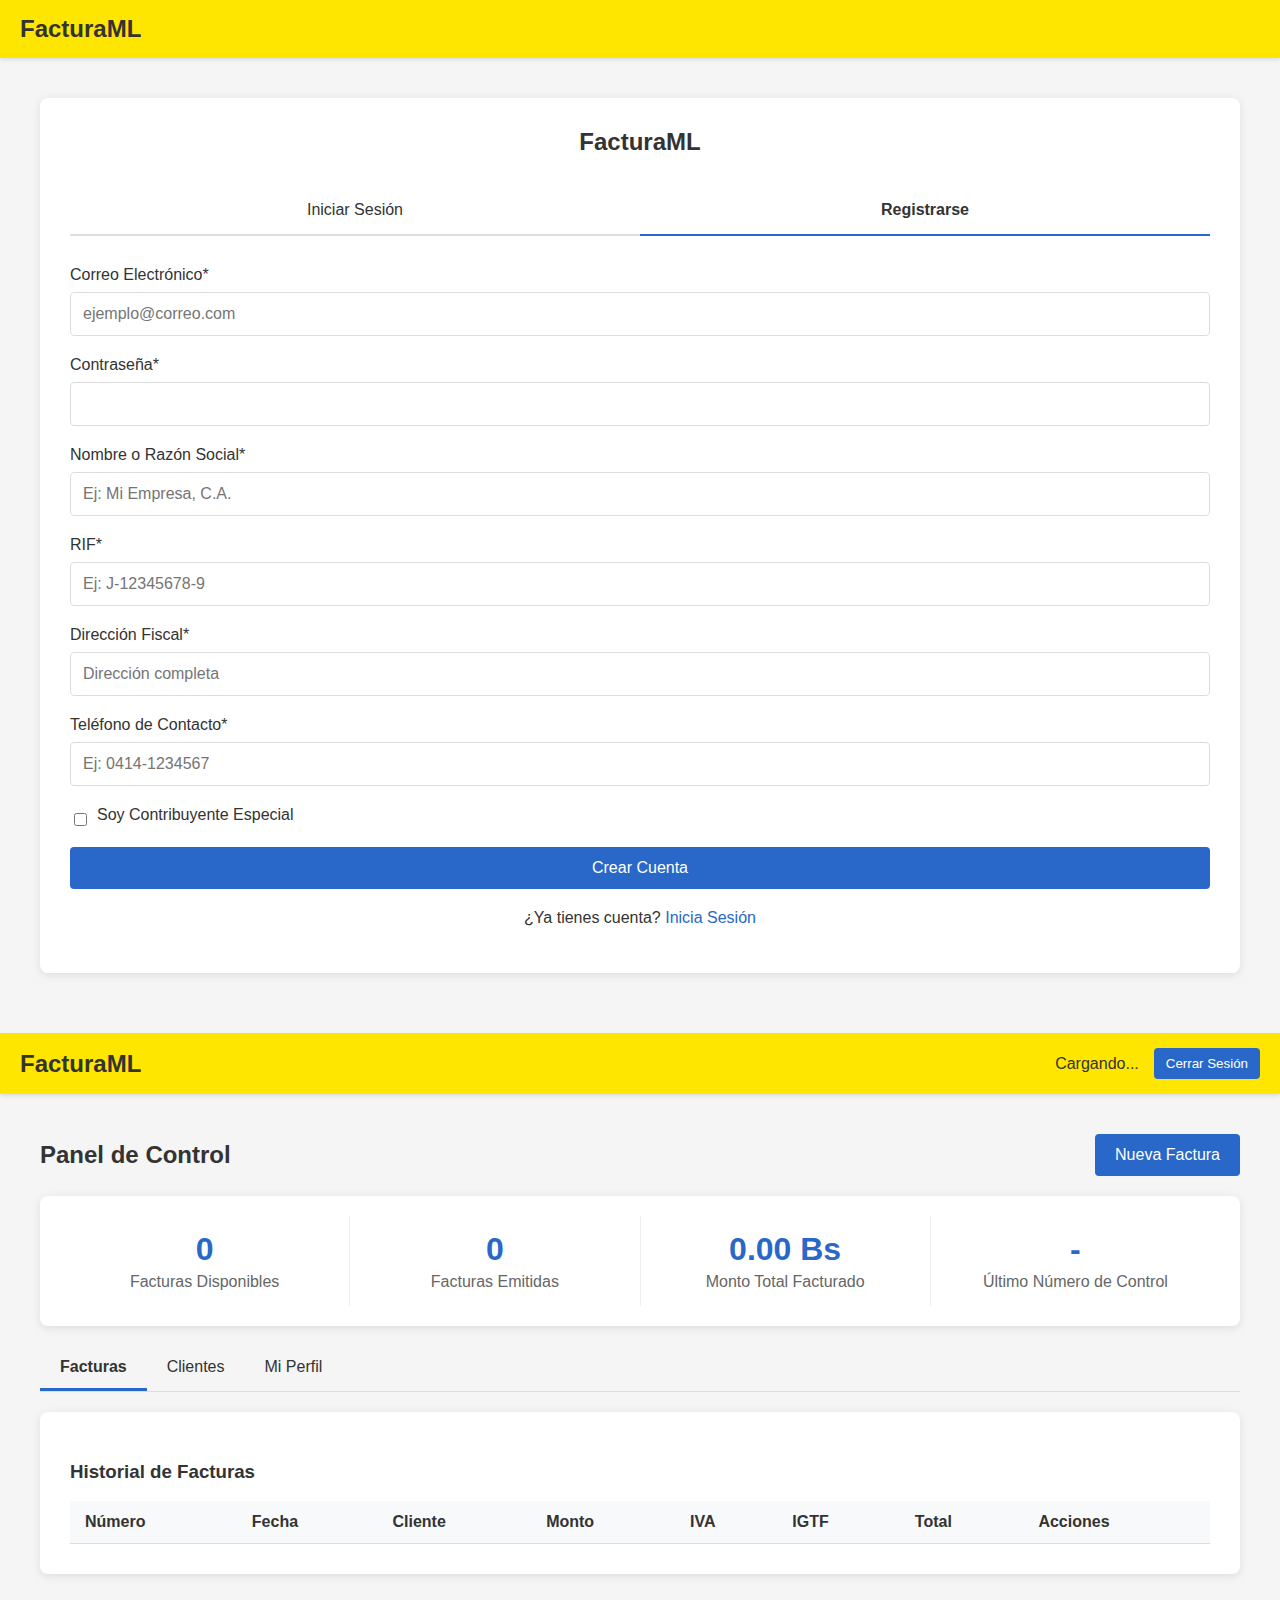
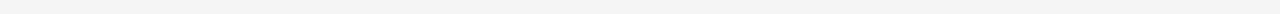
==== index.html @ bda3ff29 "Actualización 4" ====
<!DOCTYPE html>
<html lang="es">
<head>
    <meta charset="UTF-8">
    <meta name="viewport" content="width=device-width, initial-scale=1.0">
    <title>Facturador ML Venezuela - Registro</title>
    <style>
        body {
            font-family: 'Segoe UI', Tahoma, Geneva, Verdana, sans-serif;
            margin: 0;
            padding: 0;
            background-color: #f5f5f5;
            color: #333;
        }
        .navbar {
            background-color: #ffe600;
            padding: 15px 20px;
            display: flex;
            justify-content: space-between;
            align-items: center;
            box-shadow: 0 2px 4px rgba(0,0,0,0.1);
        }
        .logo {
            font-weight: bold;
            font-size: 24px;
            color: #333;
        }
        .container {
            max-width: 500px;
            margin: 40px auto;
            padding: 20px;
        }
        .card {
            background: white;
            border-radius: 8px;
            box-shadow: 0 2px 10px rgba(0,0,0,0.1);
            padding: 30px;
            margin-bottom: 20px;
        }
        .auth-logo {
            text-align: center;
            margin-bottom: 30px;
        }
        .auth-tabs {
            display: flex;
            margin-bottom: 30px;
        }
        .auth-tab {
            flex: 1;
            text-align: center;
            padding: 15px;
            cursor: pointer;
            border-bottom: 2px solid #ddd;
            transition: all 0.3s ease;
        }
        .auth-tab.active {
            border-bottom: 2px solid #2968c8;
            font-weight: bold;
        }
        .auth-form {
            margin-top: 20px;
        }
        .form-group {
            margin-bottom: 20px;
        }
        label {
            display: block;
            margin-bottom: 8px;
            font-weight: 500;
        }
        input, select {
            width: 100%;
            padding: 12px;
            border: 1px solid #ddd;
            border-radius: 4px;
            font-size: 16px;
            box-sizing: border-box;
        }
        input:focus, select:focus {
            outline: none;
            border-color: #2968c8;
        }
        .btn {
            background: #2968c8;
            color: white;
            border: none;
            padding: 14px 20px;
            border-radius: 4px;
            cursor: pointer;
            font-size: 16px;
            width: 100%;
            transition: background 0.3s ease;
        }
        .btn:hover {
            background: #1d4f9e;
        }
        .text-center {
            text-align: center;
        }
        .mt-4 {
            margin-top: 20px;
        }
        .link {
            color: #2968c8;
            text-decoration: none;
            cursor: pointer;
        }
        .link:hover {
            text-decoration: underline;
        }
        .success-message {
            background-color: #d4edda;
            color: #155724;
            padding: 15px;
            border-radius: 4px;
            margin-bottom: 20px;
            text-align: center;
            display: none;
        }
        .error-message {
            background-color: #f8d7da;
            color: #721c24;
            padding: 15px;
            border-radius: 4px;
            margin-bottom: 20px;
            text-align: center;
            display: none;
        }
        .checkbox-group {
            display: flex;
            align-items: center;
            margin-bottom: 15px;
        }
        .checkbox-group input {
            width: auto;
            margin-right: 10px;
        }
    </style>
</head>
<body>
    <div class="navbar">
        <div class="logo">FacturaML</div>
    </div>
    
    <div class="container">
        <div class="success-message" id="successMessage"></div>
        <div class="error-message" id="errorMessage"></div>
        
        <div class="card">
            <div class="auth-logo">
                <div class="logo">FacturaML</div>
            </div>
            
            <div class="auth-tabs">
                <div class="auth-tab" id="loginTab">Iniciar Sesión</div>
                <div class="auth-tab active" id="registerTab">Registrarse</div>
            </div>
            
            <!-- Formulario de Registro -->
            <div class="auth-form" id="registerForm">
                <div class="form-group">
                    <label for="email">Correo Electrónico*</label>
                    <input type="email" id="email" placeholder="ejemplo@correo.com" required>
                </div>
                
                <div class="form-group">
                    <label for="password">Contraseña*</label>
                    <input type="password" id="password" required>
                </div>
                
                <div class="form-group">
                    <label for="companyName">Nombre o Razón Social*</label>
                    <input type="text" id="companyName" placeholder="Ej: Mi Empresa, C.A." required>
                </div>
                
                <div class="form-group">
                    <label for="companyRif">RIF*</label>
                    <input type="text" id="companyRif" placeholder="Ej: J-12345678-9" required>
                </div>
                
                <div class="form-group">
                    <label for="address">Dirección Fiscal*</label>
                    <input type="text" id="address" placeholder="Dirección completa">
                </div>
                
                <div class="form-group">
                    <label for="phone">Teléfono de Contacto*</label>
                    <input type="text" id="phone" placeholder="Ej: 0414-1234567">
                </div>
                
                <div class="checkbox-group">
                    <input type="checkbox" id="isSpecialTaxpayer">
                    <label for="isSpecialTaxpayer">Soy Contribuyente Especial</label>
                </div>
                
                <button class="btn" id="registerButton">Crear Cuenta</button>
                
                <div class="text-center mt-4">
                    <p>¿Ya tienes cuenta? <span class="link" id="showLoginLink">Inicia Sesión</span></p>
                </div>
            </div>
            
            <!-- Formulario de Login -->
            <div class="auth-form" id="loginForm" style="display: none;">
                <div class="form-group">
                    <label for="loginEmail">Correo Electrónico</label>
                    <input type="email" id="loginEmail" placeholder="ejemplo@correo.com">
                </div>
                
                <div class="form-group">
                    <label for="loginPassword">Contraseña</label>
                    <input type="password" id="loginPassword">
                </div>
                
                <button class="btn" id="loginButton">Iniciar Sesión</button>
                
                <div class="text-center mt-4">
                    <p>¿No tienes cuenta? <span class="link" id="showRegisterLink">Regístrate</span></p>
                </div>
            </div>
        </div>
    </div>

    <script>
        // Almacenamiento local para usuarios (simulando una base de datos)
        // Se accede directamente al localStorage para persistir los datos
        let users = JSON.parse(localStorage.getItem('users')) || [];
        
        // Referencias a elementos del DOM
        const loginTab = document.getElementById('loginTab');
        const registerTab = document.getElementById('registerTab');
        const loginForm = document.getElementById('loginForm');
        const registerForm = document.getElementById('registerForm');
        const showLoginLink = document.getElementById('showLoginLink');
        const showRegisterLink = document.getElementById('showRegisterLink');
        const registerButton = document.getElementById('registerButton');
        const loginButton = document.getElementById('loginButton');
        const successMessage = document.getElementById('successMessage');
        const errorMessage = document.getElementById('errorMessage');
        
        // Función para cambiar entre tabs
        function switchTab(tab) {
            if (tab === 'login') {
                loginTab.classList.add('active');
                registerTab.classList.remove('active');
                loginForm.style.display = 'block';
                registerForm.style.display = 'none';
            } else {
                registerTab.classList.add('active');
                loginTab.classList.remove('active');
                registerForm.style.display = 'block';
                loginForm.style.display = 'none';
            }
            
            // Ocultar mensajes al cambiar de tab
            successMessage.style.display = 'none';
            errorMessage.style.display = 'none';
        }
        
        // Función para mostrar mensaje de éxito
        function showSuccess(message) {
            successMessage.textContent = message;
            successMessage.style.display = 'block';
            errorMessage.style.display = 'none';
            
            // Ocultar después de 3 segundos
            setTimeout(() => {
                successMessage.style.display = 'none';
            }, 3000);
        }
        
        // Función para mostrar mensaje de error
        function showError(message) {
            errorMessage.textContent = message;
            errorMessage.style.display = 'block';
            successMessage.style.display = 'none';
            
            // Ocultar después de 3 segundos
            setTimeout(() => {
                errorMessage.style.display = 'none';
            }, 3000);
        }
        
        // Función para validar formulario de registro
        function validateRegisterForm() {
            const email = document.getElementById('email').value;
            const password = document.getElementById('password').value;
            const companyName = document.getElementById('companyName').value;
            const companyRif = document.getElementById('companyRif').value;
            const address = document.getElementById('address').value;
            const phone = document.getElementById('phone').value;
            
            if (!email || !password || !companyName || !companyRif || !address || !phone) {
                showError('Por favor completa todos los campos obligatorios');
                return false;
            }
            
            // Validar formato de correo
            const emailRegex = /^[^\s@]+@[^\s@]+\.[^\s@]+$/;
            if (!emailRegex.test(email)) {
                showError('Por favor ingresa un correo electrónico válido');
                return false;
            }
            
            // Validar formato de RIF (J-12345678-9)
            const rifRegex = /^[JGVE]-\d{8}-\d{1}$/;
            if (!rifRegex.test(companyRif)) {
                showError('El formato del RIF debe ser J-12345678-9');
                return false;
            }
            
            // Verificar si el correo ya está registrado
            if (users.some(user => user.email === email)) {
                showError('Este correo ya está registrado');
                return false;
            }
            
            return true;
        }
        
        // Función para registrar usuario
        function registerUser() {
            if (!validateRegisterForm()) return;
            
            const email = document.getElementById('email').value;
            const password = document.getElementById('password').value;
            const companyName = document.getElementById('companyName').value;
            const companyRif = document.getElementById('companyRif').value;
            const address = document.getElementById('address').value;
            const phone = document.getElementById('phone').value;
            const isSpecialTaxpayer = document.getElementById('isSpecialTaxpayer').checked;
            
            // Crear objeto de usuario
            const newUser = {
                email,
                password, // En una aplicación real, deberías hashear la contraseña
                companyName,
                companyRif,
                address,
                phone,
                isSpecialTaxpayer,
                registrationDate: new Date().toISOString()
            };
            
            // Agregar a la lista de usuarios
            users.push(newUser);
            
            // Guardar en localStorage
            localStorage.setItem('users', JSON.stringify(users));
            
            // Mostrar mensaje de éxito
            showSuccess('¡Registro exitoso! Ahora puedes iniciar sesión');
            
            // Limpiar formulario
            document.getElementById('email').value = '';
            document.getElementById('password').value = '';
            document.getElementById('companyName').value = '';
            document.getElementById('companyRif').value = '';
            document.getElementById('address').value = '';
            document.getElementById('phone').value = '';
            document.getElementById('isSpecialTaxpayer').checked = false;
            
            // Cambiar a tab de login
            setTimeout(() => {
                switchTab('login');
            }, 1500);
        }
        
        // Función para iniciar sesión
        function loginUser() {
            const email = document.getElementById('loginEmail').value;
            const password = document.getElementById('loginPassword').value;
            
            if (!email || !password) {
                showError('Por favor ingresa tu correo y contraseña');
                return;
            }
            
            // Buscar usuario
            const user = users.find(u => u.email === email && u.password === password);
            
            if (user) {
                // Guardar sesión
                localStorage.setItem('currentUser', JSON.stringify(user));
                showSuccess('¡Inicio de sesión exitoso!');
                
                // Redireccionar al dashboard (simular)
                setTimeout(() => {
                    // En una aplicación real, redireccionarías a otra página
                    alert(`Bienvenido/a ${user.companyName}! Esta es una simulación, en la versión completa te redirigiríamos al dashboard.`);
                }, 1500);
            } else {
                showError('Correo o contraseña incorrectos');
            }
        }
        
        // Eventos para cambiar entre tabs
        loginTab.addEventListener('click', () => switchTab('login'));
        registerTab.addEventListener('click', () => switchTab('register'));
        showLoginLink.addEventListener('click', () => switchTab('login'));
        showRegisterLink.addEventListener('click', () => switchTab('register'));
        
        // Eventos para botones de acción
        registerButton.addEventListener('click', registerUser);
        loginButton.addEventListener('click', loginUser);
        
        // Evento para permitir envío con Enter
        document.querySelectorAll('input').forEach(input => {
            input.addEventListener('keypress', function(e) {
                if (e.key === 'Enter') {
                    if (loginForm.style.display === 'block') {
                        loginUser();
                    } else {
                        registerUser();
                    }
                }
            });
        });
  </script>
</body>
<head>
    <meta charset="UTF-8">
    <meta name="viewport" content="width=device-width, initial-scale=1.0">
    <title>Facturador ML Venezuela - Dashboard</title>
    <style>
        body {
            font-family: 'Segoe UI', Tahoma, Geneva, Verdana, sans-serif;
            margin: 0;
            padding: 0;
            background-color: #f5f5f5;
            color: #333;
        }
        .navbar {
            background-color: #ffe600;
            padding: 15px 20px;
            display: flex;
            justify-content: space-between;
            align-items: center;
            box-shadow: 0 2px 4px rgba(0,0,0,0.1);
        }
        .logo {
            font-weight: bold;
            font-size: 24px;
            color: #333;
        }
        .nav-user {
            display: flex;
            align-items: center;
        }
        .user-info {
            margin-right: 15px;
        }
        .logout-btn {
            background: #2968c8;
            color: white;
            border: none;
            padding: 8px 12px;
            border-radius: 4px;
            cursor: pointer;
        }
        .container {
            max-width: 1200px;
            margin: 20px auto;
            padding: 20px;
        }
        .dashboard-header {
            display: flex;
            justify-content: space-between;
            align-items: center;
            margin-bottom: 20px;
        }
        .dashboard-title {
            font-size: 24px;
            font-weight: bold;
        }
        .dashboard-stats {
            background: white;
            border-radius: 8px;
            box-shadow: 0 2px 10px rgba(0,0,0,0.1);
            padding: 20px;
            margin-bottom: 20px;
            display: flex;
            justify-content: space-between;
        }
        .stat-card {
            flex: 1;
            text-align: center;
            padding: 15px;
            border-right: 1px solid #eee;
        }
        .stat-card:last-child {
            border-right: none;
        }
        .stat-number {
            font-size: 32px;
            font-weight: bold;
            color: #2968c8;
            margin-bottom: 5px;
        }
        .stat-label {
            color: #666;
        }
        .tabs {
            display: flex;
            border-bottom: 1px solid #ddd;
            margin-bottom: 20px;
        }
        .tab {
            padding: 12px 20px;
            cursor: pointer;
            border-bottom: 3px solid transparent;
        }
        .tab.active {
            border-bottom: 3px solid #2968c8;
            font-weight: bold;
        }
        .tab-content {
            background: white;
            border-radius: 8px;
            box-shadow: 0 2px 10px rgba(0,0,0,0.1);
            padding: 30px;
        }
        .invoice-form {
            display: grid;
            grid-template-columns: 1fr 1fr;
            gap: 20px;
        }
        .form-group {
            margin-bottom: 20px;
        }
        .form-section {
            margin-bottom: 30px;
        }
        .section-title {
            font-size: 18px;
            margin-bottom: 15px;
            border-bottom: 1px solid #eee;
            padding-bottom: 8px;
        }
        .form-row {
            display: flex;
            gap: 15px;
        }
        .form-row .form-group {
            flex: 1;
        }
        label {
            display: block;
            margin-bottom: 8px;
            font-weight: 500;
        }
        input, select, textarea {
            width: 100%;
            padding: 12px;
            border: 1px solid #ddd;
            border-radius: 4px;
            font-size: 16px;
            box-sizing: border-box;
        }
        input:focus, select:focus, textarea:focus {
            outline: none;
            border-color: #2968c8;
        }
        .btn {
            background: #2968c8;
            color: white;
            border: none;
            padding: 12px 20px;
            border-radius: 4px;
            cursor: pointer;
            font-size: 16px;
            transition: background 0.3s ease;
        }
        .btn:hover {
            background: #1d4f9e;
        }
        .btn-secondary {
            background: #6c757d;
        }
        .btn-secondary:hover {
            background: #5a6268;
        }
        .btn-success {
            background: #28a745;
        }
        .btn-success:hover {
            background: #218838;
        }
        table {
            width: 100%;
            border-collapse: collapse;
        }
        th, td {
            padding: 12px 15px;
            text-align: left;
            border-bottom: 1px solid #ddd;
        }
        th {
            background-color: #f8f9fa;
        }
        .items-table input {
            width: 100%;
            padding: 8px;
        }
        .items-table button {
            width: 100%;
            padding: 8px;
        }
        .action-buttons {
            display: flex;
            justify-content: flex-end;
            gap: 10px;
            margin-top: 20px;
        }
        .summary-table {
            width: 50%;
            margin-left: auto;
            margin-top: 20px;
        }
        .summary-table td {
            padding: 8px 15px;
        }
        .summary-table tr:last-child {
            font-weight: bold;
            font-size: 18px;
        }
        .alert {
            padding: 15px;
            border-radius: 4px;
            margin-bottom: 20px;
        }
        .alert-success {
            background-color: #d4edda;
            color: #155724;
            border: 1px solid #c3e6cb;
        }
        .alert-warning {
            background-color: #fff3cd;
            color: #856404;
            border: 1px solid #ffeeba;
        }
        .alert-danger {
            background-color: #f8d7da;
            color: #721c24;
            border: 1px solid #f5c6cb;
        }
        .invoice-history {
            margin-top: 20px;
        }
        .badge {
            display: inline-block;
            padding: 5px 10px;
            border-radius: 20px;
            font-size: 12px;
            font-weight: bold;
        }
        .badge-success {
            background-color: #d4edda;
            color: #155724;
        }
        .badge-warning {
            background-color: #fff3cd;
            color: #856404;
        }
        .badge-danger {
            background-color: #f8d7da;
            color: #721c24;
        }
        .hidden {
            display: none;
        }
        #invoicePreview {
            max-width: 800px;
            margin: 0 auto;
            padding: 30px;
            border: 1px solid #ddd;
            box-shadow: 0 0 10px rgba(0,0,0,0.1);
            background-color: white;
        }
        .preview-header {
            display: flex;
            justify-content: space-between;
            margin-bottom: 30px;
        }
        .preview-logo {
            font-size: 28px;
            font-weight: bold;
        }
        .preview-title {
            text-align: center;
            font-size: 24px;
            margin-bottom: 20px;
            font-weight: bold;
        }
        .preview-company-info, .preview-client-info {
            margin-bottom: 20px;
        }
        .preview-company-info h3, .preview-client-info h3 {
            border-bottom: 1px solid #ddd;
            padding-bottom: 5px;
            margin-bottom: 10px;
        }
        .modal {
            display: none;
            position: fixed;
            z-index: 1000;
            left: 0;
            top: 0;
            width: 100%;
            height: 100%;
            background-color: rgba(0,0,0,0.5);
        }
        .modal-content {
            background-color: white;
            margin: 5% auto;
            padding: 20px;
            border-radius: 8px;
            width: 80%;
            max-width: 700px;
            box-shadow: 0 4px 8px rgba(0,0,0,0.2);
        }
        .modal-header {
            display: flex;
            justify-content: space-between;
            align-items: center;
            border-bottom: 1px solid #ddd;
            padding-bottom: 10px;
            margin-bottom: 20px;
        }
        .modal-title {
            font-size: 20px;
            font-weight: bold;
        }
        .close {
            font-size: 24px;
            cursor: pointer;
        }
        .close:hover {
            color: #d33;
        }
    </style>
</head>
<body>
    <div class="navbar">
        <div class="logo">FacturaML</div>
        <div class="nav-user">
            <div class="user-info" id="userDisplayName">Cargando...</div>
            <button class="logout-btn" id="logoutButton">Cerrar Sesión</button>
        </div>
    </div>
    
    <div class="container">
        <div class="dashboard-header">
            <div class="dashboard-title">Panel de Control</div>
            <div>
                <button class="btn" id="newInvoiceBtn">Nueva Factura</button>
            </div>
        </div>
        
        <div class="dashboard-stats">
            <div class="stat-card">
                <div class="stat-number" id="availableInvoices">0</div>
                <div class="stat-label">Facturas Disponibles</div>
            </div>
            <div class="stat-card">
                <div class="stat-number" id="issuedInvoices">0</div>
                <div class="stat-label">Facturas Emitidas</div>
            </div>
            <div class="stat-card">
                <div class="stat-number" id="totalAmount">0.00 Bs</div>
                <div class="stat-label">Monto Total Facturado</div>
            </div>
            <div class="stat-card">
                <div class="stat-number" id="lastInvoiceNumber">-</div>
                <div class="stat-label">Último Número de Control</div>
            </div>
        </div>
        
        <div class="tabs">
            <div class="tab active" id="tabInvoices">Facturas</div>
            <div class="tab" id="tabClients">Clientes</div>
            <div class="tab" id="tabProfile">Mi Perfil</div>
        </div>
        
        <!-- Tab Facturas -->
        <div class="tab-content" id="contentInvoices">
            <div id="alertContainer"></div>
            
            <div id="invoiceList">
                <h3>Historial de Facturas</h3>
                <table>
                    <thead>
                        <tr>
                            <th>Número</th>
                            <th>Fecha</th>
                            <th>Cliente</th>
                            <th>Monto</th>
                            <th>IVA</th>
                            <th>IGTF</th>
                            <th>Total</th>
                            <th>Acciones</th>
                        </tr>
                    </thead>
                    <tbody id="invoicesTableBody">
                        <!-- Rows will be populated dynamically -->
                    </tbody>
                </table>
            </div>
            
            <div id="invoiceForm" class="hidden">
                <div class="form-section">
                    <h3 class="section-title">Información del Cliente</h3>
                    <div class="form-row">
                        <div class="form-group">
                            <label for="clientName">Nombre o Razón Social*</label>
                            <input type="text" id="clientName" required>
                        </div>
                        <div class="form-group">
                            <label for="clientId">Cédula o RIF*</label>
                            <input type="text" id="clientId" placeholder="Ej: V-12345678 o J-12345678-9" required>
                        </div>
                    </div>
                    <div class="form-row">
                        <div class="form-group">
                            <label for="clientAddress">Dirección*</label>
                            <input type="text" id="clientAddress" required>
                        </div>
                        <div class="form-group">
                            <label for="clientPhone">Teléfono</label>
                            <input type="text" id="clientPhone">
                        </div>
                    </div>
                </div>
                
                <div class="form-section">
                    <h3 class="section-title">Información de la Factura</h3>
                    <div class="form-row">
                        <div class="form-group">
                            <label for="invoiceDate">Fecha de Emisión*</label>
                            <input type="date" id="invoiceDate" required>
                        </div>
                        <div class="form-group">
                            <label for="paymentMethod">Método de Pago*</label>
                            <select id="paymentMethod" required>
                                <option value="transferencia_bs">Transferencia en Bs.</option>
                                <option value="pago_movil">Pago Móvil</option>
                                <option value="efectivo_bs">Efectivo en Bs.</option>
                                <option value="efectivo_usd">Efectivo en USD</option>
                                <option value="transferencia_usd">Transferencia en USD</option>
                            </select>
                        </div>
                    </div>
                    <div class="form-group">
                        <label for="invoiceNotes">Notas de la Factura</label>
                        <textarea id="invoiceNotes" rows="2"></textarea>
                    </div>
                </div>
                
                <div class="form-section">
                    <h3 class="section-title">Artículos</h3>
                    <table class="items-table">
                        <thead>
                            <tr>
                                <th width="40%">Descripción</th>
                                <th width="15%">Cantidad</th>
                                <th width="20%">Precio Unitario</th>
                                <th width="20%">Subtotal</th>
                                <th width="5%"></th>
                            </tr>
                        </thead>
                        <tbody id="itemsTableBody">
                            <tr>
                                <td><input type="text" class="item-description" required></td>
                                <td><input type="number" class="item-quantity" min="1" value="1" required></td>
                                <td><input type="number" step="0.01" class="item-price" min="0" value="0.00" required></td>
                                <td class="item-subtotal">0.00</td>
                                <td><button class="btn-secondary remove-item">X</button></td>
                            </tr>
                        </tbody>
                    </table>
                    <button class="btn btn-secondary" id="addItemBtn" style="margin-top: 10px">Agregar Artículo</button>
                    
                    <table class="summary-table">
                        <tr>
                            <td>Subtotal:</td>
                            <td class="text-right" id="summarySubtotal">0.00 Bs.</td>
                        </tr>
                        <tr>
                            <td>IVA (16%):</td>
                            <td class="text-right" id="summaryIva">0.00 Bs.</td>
                        </tr>
                        <tr id="igtfRow">
                            <td>IGTF (3%):</td>
                            <td class="text-right" id="summaryIgtf">0.00 Bs.</td>
                        </tr>
                        <tr id="specialTaxRow">
                            <td>Retención Contribuyente Especial:</td>
                            <td class="text-right" id="summarySpecialTax">0.00 Bs.</td>
                        </tr>
                        <tr>
                            <td>Total:</td>
                            <td class="text-right" id="summaryTotal">0.00 Bs.</td>
                        </tr>
                    </table>
                </div>
                
                <div class="action-buttons">
                    <button class="btn btn-secondary" id="cancelInvoiceBtn">Cancelar</button>
                    <button class="btn btn-success" id="previewInvoiceBtn">Vista Previa</button>
                    <button class="btn" id="saveInvoiceBtn">Generar Factura</button>
                </div>
            </div>
        </div>
        
        <!-- Tab Clientes -->
        <div class="tab-content hidden" id="contentClients">
            <h3>Mis Clientes</h3>
            <table>
                <thead>
                    <tr>
                        <th>Nombre/Razón Social</th>
                        <th>Cédula/RIF</th>
                        <th>Dirección</th>
                        <th>Teléfono</th>
                        <th>Facturas Emitidas</th>
                        <th>Acciones</th>
                    </tr>
                </thead>
                <tbody id="clientsTableBody">
                    <!-- Rows will be populated dynamically -->
                </tbody>
            </table>
        </div>
        
        <!-- Tab Mi Perfil -->
        <div class="tab-content hidden" id="contentProfile">
            <h3>Información de mi Empresa</h3>
            <div class="form-row">
                <div class="form-group">
                    <label for="profileCompanyName">Nombre o Razón Social</label>
                    <input type="text" id="profileCompanyName" readonly>
                </div>
                <div class="form-group">
                    <label for="profileRif">RIF</label>
                    <input type="text" id="profileRif" readonly>
                </div>
            </div>
            <div class="form-row">
                <div class="form-group">
                    <label for="profileAddress">Dirección Fiscal</label>
                    <input type="text" id="profileAddress" readonly>
                </div>
                <div class="form-group">
                    <label for="profilePhone">Teléfono</label>
                    <input type="text" id="profilePhone" readonly>
                </div>
            </div>
            <div class="form-group">
                <label for="profileEmail">Correo Electrónico</label>
                <input type="email" id="profileEmail" readonly>
            </div>
            <div class="form-group">
                <label>Estatus de Contribuyente</label>
                <div id="profileTaxStatus">Normal</div>
            </div>
            
            <div style="margin-top: 30px;">
                <h3>Plan de Facturación</h3>
                <div class="alert alert-info">
                    Tienes activado el plan de <strong>Talonario de 100 Facturas</strong>
                </div>
                <div id="lowInvoicesWarning" class="alert alert-warning hidden">
                    Te quedan menos de 10 facturas disponibles. ¡Considera comprar más pronto!
                </div>
                <button class="btn" id="buyMoreInvoicesBtn">Comprar más facturas</button>
            </div>
        </div>
    </div>
    
    <!-- Modal de Vista Previa de Factura -->
    <div id="previewModal" class="modal">
        <div class="modal-content">
            <div class="modal-header">
                <div class="modal-title">Vista Previa de Factura</div>
                <span class="close" id="closePreviewModal">&times;</span>
            </div>
            <div id="invoicePreview">
                <!-- Contenido de la vista previa generado dinámicamente -->
            </div>
            <div class="action-buttons" style="margin-top: 20px;">
                <button class="btn btn-secondary" id="editInvoiceFromPreview">Editar</button>
                <button class="btn" id="generateInvoiceFromPreview">Generar Factura</button>
            </div>
        </div>
    </div>
    
    <!-- Modal de Compra de Facturas -->
    <div id="buyInvoicesModal" class="modal">
        <div class="modal-content">
            <div class="modal-header">
                <div class="modal-title">Comprar Más Facturas</div>
                <span class="close" id="closeBuyInvoicesModal">&times;</span>
            </div>
            <div>
                <h3>Seleccione su plan:</h3>
                <div style="display: flex; gap: 20px; margin: 20px 0;">
                    <div style="flex: 1; border: 1px solid #ddd; padding: 20px; border-radius: 8px; text-align: center;">
                        <h3>Plan Básico</h3>
                        <div style="font-size: 24px; font-weight: bold; margin: 15px 0;">100 Facturas</div>
                        <div style="font-size: 32px; color: #2968c8; margin: 15px 0;">$25</div>
                        <button class="btn buy-plan-btn" data-amount="100" data-price="25">Seleccionar</button>
                    </div>
                    <div style="flex: 1; border: 1px solid #ddd; padding: 20px; border-radius: 8px; text-align: center;">
                        <h3>Plan Plus</h3>
                        <div style="font-size: 24px; font-weight: bold; margin: 15px 0;">300 Facturas</div>
                        <div style="font-size: 32px; color: #2968c8; margin: 15px 0;">$60</div>
                        <button class="btn buy-plan-btn" data-amount="300" data-price="60">Seleccionar</button>
                    </div>
                    <div style="flex: 1; border: 1px solid #ddd; padding: 20px; border-radius: 8px; text-align: center;">
                        <h3>Plan Premium</h3>
                        <div style="font-size: 24px; font-weight: bold; margin: 15px 0;">500 Facturas</div>
                        <div style="font-size: 32px; color: #2968c8; margin: 15px 0;">$90</div>
                        <button class="btn buy-plan-btn" data-amount="500" data-price="90">Seleccionar</button>
                    </div>
                </div>
                
                <div id="paymentForm" class="hidden">
                    <h3>Información de Pago</h3>
                    <div class="form-row">
                        <div class="form-group">
                            <label for="paymentPlan">Plan Seleccionado</label>
                            <input type="text" id="paymentPlan" readonly>
                        </div>
                        <div class="form-group">
                            <label for="paymentAmount">Monto a Pagar</label>
                            <input type="text" id="paymentAmount" readonly>
                        </div>
                    </div>
                    <div class="form-row">
                        <div class="form-group">
                            <label for="paymentType">Método de Pago</label>
                            <select id="paymentType">
                                <option value="transferencia_usd">Transferencia USD</option>
                                <option value="efectivo_usd">Efectivo USD</option>
                                <option value="zelle">Zelle</option>
                            </select>
                        </div>
                        <div class="form-group">
                            <label for="paymentReference">Referencia de Pago</label>
                            <input type="text" id="paymentReference">
                        </div>
                    </div>
                    <div class="action-buttons">
                        <button class="btn btn-secondary" id="cancelPayment">Cancelar</button>
                        <button class="btn" id="confirmPayment">Confirmar Pago</button>
                    </div>
                </div>
            </div>
        </div>
    </div>

    <script>
        // Verificar si el usuario ha iniciado sesión
        document.addEventListener('DOMContentLoaded', function() {
            const currentUser = JSON.parse(localStorage.getItem('currentUser'));
            if (!currentUser) {
                // Redirigir a la página de inicio de sesión si no hay usuario
                window.location.href = 'index.html';
                return;
            }
            
            // Mostrar información del usuario
            document.getElementById('userDisplayName').textContent = currentUser.companyName;
            
            // Inicializar localStorage para facturas si no existe
            if (!localStorage.getItem('invoices')) {
                localStorage.setItem('invoices', JSON.stringify([]));
            }
            
            // Inicializar localStorage para clientes si no existe
            if (!localStorage.getItem('clients')) {
                localStorage.setItem('clients', JSON.stringify([]));
            }
            
            // Cargar facturas disponibles (por defecto 100 al registrarse)
            if (!currentUser.availableInvoices) {
                currentUser.availableInvoices = 100;
                localStorage.setItem('currentUser', JSON.stringify(currentUser));
            }
            
            // Inicializar número de control si no existe
            if (!localStorage.getItem('lastControlNumber')) {
                localStorage.setItem('lastControlNumber', '0');
            }
            
            // Mostrar estadísticas
            updateDashboardStats();
            
            // Cargar historial de facturas
            loadInvoices();
            
            // Cargar lista de clientes
            loadClients();
            
            // Cargar información del perfil
            loadProfile();
            
            // Inicializar la fecha actual en el formulario de factura
            const today = new Date().toISOString().split('T')[0];
            document.getElementById('invoiceDate').value = today;
        });
        
        // Cerrar sesión
        document.getElementById('logoutButton').addEventListener('click', function() {
            localStorage.removeItem('currentUser');
            window.location.href = 'index.html';
        });
        
        // Cambiar entre tabs
        document.getElementById('tabInvoices').addEventListener('click', function() {
            switchTab('Invoices');
        });
        
        document.getElementById('tabClients').addEventListener('click', function() {
            switchTab('Clients');
        });
        
        document.getElementById('tabProfile').addEventListener('click', function() {
            switchTab('Profile');
        });
        
        function switchTab(tab) {
            // Ocultar todos los contenidos y desactivar todos los tabs
            document.querySelectorAll('.tab-content').forEach(content => {
                content.classList.add('hidden');
            });
            
            document.querySelectorAll('.tab').forEach(tabElement => {
                tabElement.classList.remove('active');
            });
            
            // Mostrar el contenido correspondiente y activar el tab
            document.getElementById('content' + tab).classList.remove('hidden');
            document.getElementById('tab' + tab).classList.add('active');
        }
        
        // Actualizar estadísticas del dashboard
        function updateDashboardStats() {
            const currentUser = JSON.parse(localStorage.getItem('currentUser'));
            const invoices = JSON.parse(localStorage.getItem('invoices')) || [];
            const userInvoices = invoices.filter(invoice => invoice.sellerId === currentUser.email);
            const lastControlNumber = localStorage.getItem('lastControlNumber') || '0';
            
            let totalAmount = 0;
            userInvoices.forEach(invoice => {
                totalAmount += invoice.total;
            });
            
            document.getElementById('availableInvoices').textContent = currentUser.availableInvoices;
            document.getElementById('issuedInvoices').textContent = userInvoices.length;
            document.getElementById('totalAmount').textContent = formatCurrency(totalAmount);
            document.getElementById('lastInvoiceNumber').textContent = lastControlNumber;
            
            // Mostrar advertencia si quedan pocas facturas
            const lowInvoicesWarning = document.getElementById('lowInvoicesWarning');
            if (currentUser.availableInvoices < 10) {
                lowInvoicesWarning.classList.remove('hidden');
            } else {
                lowInvoicesWarning.classList.add('hidden');
            }
        }
        
        // Botón Nueva Factura
        document.getElementById('newInvoiceBtn').addEventListener('click', function() {
            const currentUser = JSON.parse(localStorage.getItem('currentUser'));
            
            if (currentUser.availableInvoices <= 0) {
                showAlert('No tienes facturas disponibles. Por favor, compra más facturas para continuar.', 'danger');
                return;
            }
            
            document.getElementById('invoiceList').classList.add('hidden');
            document.getElementById('invoiceForm').classList.remove('hidden');
            
                       // Limpiar formulario
            document.getElementById('invoiceForm').reset();
            document.getElementById('clientItems').innerHTML = '';
            // Resto de la limpieza de campos si es necesario
        });
            // Cargar historial de facturas
function loadInvoices() {
    const invoices = JSON.parse(localStorage.getItem('invoices')) || [];
    const currentUser = JSON.parse(localStorage.getItem('currentUser'));
    const userInvoices = invoices.filter(invoice => invoice.sellerId === currentUser.email);
    const tableBody = document.getElementById('invoicesTableBody');
    
    tableBody.innerHTML = '';
    
    if (userInvoices.length === 0) {
        tableBody.innerHTML = `<tr><td colspan="8" style="text-align: center;">No hay facturas emitidas</td></tr>`;
        return;
    }
    
    userInvoices.forEach((invoice, index) => {
        const row = document.createElement('tr');
        row.innerHTML = `
            <td>${invoice.controlNumber}</td>
            <td>${formatDate(invoice.date)}</td>
            <td>${invoice.clientName}</td>
            <td>${formatCurrency(invoice.subtotal)}</td>
            <td>${formatCurrency(invoice.iva)}</td>
            <td>${formatCurrency(invoice.igtf)}</td>
            <td>${formatCurrency(invoice.total)}</td>
            <td>
                <button class="btn btn-secondary view-invoice" data-id="${index}">Ver</button>
                <button class="btn print-invoice" data-id="${index}">Imprimir</button>
            </td>
        `;
        tableBody.appendChild(row);
    });
    
    // Añadir event listeners a los botones
    document.querySelectorAll('.view-invoice').forEach(button => {
        button.addEventListener('click', function() {
            const invoiceIndex = this.getAttribute('data-id');
            viewInvoice(userInvoices[invoiceIndex]);
        });
    });
    
    document.querySelectorAll('.print-invoice').forEach(button => {
        button.addEventListener('click', function() {
            const invoiceIndex = this.getAttribute('data-id');
            printInvoice(userInvoices[invoiceIndex]);
        });
    });
}

// Cargar lista de clientes
function loadClients() {
    const clients = JSON.parse(localStorage.getItem('clients')) || [];
    const currentUser = JSON.parse(localStorage.getItem('currentUser'));
    const userClients = clients.filter(client => client.sellerId === currentUser.email);
    const tableBody = document.getElementById('clientsTableBody');
    
    tableBody.innerHTML = '';
    
    if (userClients.length === 0) {
        tableBody.innerHTML = `<tr><td colspan="6" style="text-align: center;">No hay clientes registrados</td></tr>`;
        return;
    }
    
    userClients.forEach((client, index) => {
        // Contar facturas emitidas para este cliente
        const invoices = JSON.parse(localStorage.getItem('invoices')) || [];
        const clientInvoices = invoices.filter(inv => 
            inv.sellerId === currentUser.email && 
            inv.clientId === client.id
        ).length;
        
        const row = document.createElement('tr');
        row.innerHTML = `
            <td>${client.name}</td>
            <td>${client.id}</td>
            <td>${client.address || '-'}</td>
            <td>${client.phone || '-'}</td>
            <td>${clientInvoices}</td>
            <td>
                <button class="btn btn-secondary select-client" data-id="${index}">Seleccionar</button>
            </td>
        `;
        tableBody.appendChild(row);
    });
    
    // Añadir event listeners a los botones
    document.querySelectorAll('.select-client').forEach(button => {
        button.addEventListener('click', function() {
            const clientIndex = this.getAttribute('data-id');
            selectClient(userClients[clientIndex]);
        });
    });
}

// Seleccionar un cliente existente para una nueva factura
function selectClient(client) {
    // Cambiar a la pestaña de facturas
    switchTab('Invoices');
    
    // Mostrar formulario de factura
    document.getElementById('invoiceList').classList.add('hidden');
    document.getElementById('invoiceForm').classList.remove('hidden');
    
    // Rellenar información del cliente
    document.getElementById('clientName').value = client.name;
    document.getElementById('clientId').value = client.id;
    document.getElementById('clientAddress').value = client.address || '';
    document.getElementById('clientPhone').value = client.phone || '';
}

// Cargar información del perfil
function loadProfile() {
    const currentUser = JSON.parse(localStorage.getItem('currentUser'));
    
    document.getElementById('profileCompanyName').value = currentUser.companyName;
    document.getElementById('profileRif').value = currentUser.rif;
    document.getElementById('profileAddress').value = currentUser.address || '';
    document.getElementById('profilePhone').value = currentUser.phone || '';
    document.getElementById('profileEmail').value = currentUser.email;
    
    // Mostrar estatus de contribuyente
    const taxStatusDiv = document.getElementById('profileTaxStatus');
    if (currentUser.isSpecialContributor) {
        taxStatusDiv.textContent = 'Contribuyente Especial';
        taxStatusDiv.style.color = '#2968c8';
        taxStatusDiv.style.fontWeight = 'bold';
    } else {
        taxStatusDiv.textContent = 'Contribuyente Normal';
    }
}

// Botón para comprar más facturas
document.getElementById('buyMoreInvoicesBtn').addEventListener('click', function() {
    document.getElementById('buyInvoicesModal').style.display = 'block';
});

// Cerrar modal de compra de facturas
document.getElementById('closeBuyInvoicesModal').addEventListener('click', function() {
    document.getElementById('buyInvoicesModal').style.display = 'none';
    document.getElementById('paymentForm').classList.add('hidden');
});

// Seleccionar plan de facturas
document.querySelectorAll('.buy-plan-btn').forEach(button => {
    button.addEventListener('click', function() {
        const amount = this.getAttribute('data-amount');
        const price = this.getAttribute('data-price');
        
        document.getElementById('paymentPlan').value = `${amount} Facturas`;
        document.getElementById('paymentAmount').value = `$${price}`;
        
        document.getElementById('paymentForm').classList.remove('hidden');
    });
});

// Cancelar pago
document.getElementById('cancelPayment').addEventListener('click', function() {
    document.getElementById('paymentForm').classList.add('hidden');
});

// Confirmar pago
document.getElementById('confirmPayment').addEventListener('click', function() {
    const currentUser = JSON.parse(localStorage.getItem('currentUser'));
    const planText = document.getElementById('paymentPlan').value;
    const amount = parseInt(planText.split(' ')[0]);
    
    // Agregar las facturas al usuario
    currentUser.availableInvoices += amount;
    localStorage.setItem('currentUser', JSON.stringify(currentUser));
    
    // Cerrar modal
    document.getElementById('buyInvoicesModal').style.display = 'none';
    document.getElementById('paymentForm').classList.add('hidden');
    
    // Mostrar mensaje de éxito
    showAlert(`Compra exitosa! Se han añadido ${amount} facturas a tu cuenta.`, 'success');
    
    // Actualizar estadísticas
    updateDashboardStats();
});

// Manejo del formulario de factura
document.getElementById('addItemBtn').addEventListener('click', function() {
    addItemRow();
});

// Añadir una fila de artículo al formulario
function addItemRow() {
    const itemsTable = document.getElementById('itemsTableBody');
    const row = document.createElement('tr');
    row.innerHTML = `
        <td><input type="text" class="item-description" required></td>
        <td><input type="number" class="item-quantity" min="1" value="1" required></td>
        <td><input type="number" step="0.01" class="item-price" min="0" value="0.00" required></td>
        <td class="item-subtotal">0.00</td>
        <td><button class="btn-secondary remove-item">X</button></td>
    `;
    itemsTable.appendChild(row);
    
    // Añadir event listeners a los inputs y botones
    const quantityInput = row.querySelector('.item-quantity');
    const priceInput = row.querySelector('.item-price');
    const removeButton = row.querySelector('.remove-item');
    
    quantityInput.addEventListener('input', updateInvoiceTotals);
    priceInput.addEventListener('input', updateInvoiceTotals);
    removeButton.addEventListener('click', function() {
        row.remove();
        updateInvoiceTotals();
    });
}

// Actualizar totales de la factura
function updateInvoiceTotals() {
    const rows = document.querySelectorAll('#itemsTableBody tr');
    let subtotal = 0;
    
    rows.forEach(row => {
        const quantity = parseFloat(row.querySelector('.item-quantity').value) || 0;
        const price = parseFloat(row.querySelector('.item-price').value) || 0;
        const rowSubtotal = quantity * price;
        row.querySelector('.item-subtotal').textContent = rowSubtotal.toFixed(2);
        subtotal += rowSubtotal;
    });
    
    const iva = subtotal * 0.16; // 16% IVA
    
    // Determinar si aplicar IGTF (3%) basado en el método de pago
    const paymentMethod = document.getElementById('paymentMethod').value;
    const igtfApplies = paymentMethod.includes('usd');
    const igtf = igtfApplies ? (subtotal + iva) * 0.03 : 0;
    
    // Determinar si aplicar retención de contribuyente especial
    const currentUser = JSON.parse(localStorage.getItem('currentUser'));
    const isSpecialContributor = currentUser.isSpecialContributor;
    const specialTaxRow = document.getElementById('specialTaxRow');
    let specialTax = 0;
    
    if (isSpecialContributor) {
        specialTaxRow.classList.remove('hidden');
        specialTax = iva * 0.75; // 75% de retención del IVA para contribuyentes especiales
        document.getElementById('summarySpecialTax').textContent = formatCurrency(-specialTax);
    } else {
        specialTaxRow.classList.add('hidden');
    }
    
    // Mostrar/ocultar fila de IGTF
    const igtfRow = document.getElementById('igtfRow');
    if (igtfApplies) {
        igtfRow.classList.remove('hidden');
    } else {
        igtfRow.classList.add('hidden');
    }
    
    // Actualizar resumen
    document.getElementById('summarySubtotal').textContent = formatCurrency(subtotal);
    document.getElementById('summaryIva').textContent = formatCurrency(iva);
    document.getElementById('summaryIgtf').textContent = formatCurrency(igtf);
    
    // Total final
    const total = subtotal + iva + igtf - specialTax;
    document.getElementById('summaryTotal').textContent = formatCurrency(total);
}

// Cancelar creación de factura
document.getElementById('cancelInvoiceBtn').addEventListener('click', function() {
    document.getElementById('invoiceForm').classList.add('hidden');
    document.getElementById('invoiceList').classList.remove('hidden');
});

// Vista previa de factura
document.getElementById('previewInvoiceBtn').addEventListener('click', function() {
    if (!validateInvoiceForm()) {
        return;
    }
    
    const invoiceData = collectInvoiceData();
    generateInvoicePreview(invoiceData);
    document.getElementById('previewModal').style.display = 'block';
});

// Cerrar modal de vista previa
document.getElementById('closePreviewModal').addEventListener('click', function() {
    document.getElementById('previewModal').style.display = 'none';
});

// Editar factura desde vista previa
document.getElementById('editInvoiceFromPreview').addEventListener('click', function() {
    document.getElementById('previewModal').style.display = 'none';
});

// Generar factura desde vista previa
document.getElementById('generateInvoiceFromPreview').addEventListener('click', function() {
    saveInvoice();
});

// Guardar factura
document.getElementById('saveInvoiceBtn').addEventListener('click', function() {
    if (!validateInvoiceForm()) {
        return;
    }
    
    saveInvoice();
});

// Validar formulario de factura
function validateInvoiceForm() {
    // Validar información del cliente
    const clientName = document.getElementById('clientName').value.trim();
    const clientId = document.getElementById('clientId').value.trim();
    const clientAddress = document.getElementById('clientAddress').value.trim();
    
    if (!clientName || !clientId || !clientAddress) {
        showAlert('Por favor, complete toda la información del cliente', 'danger');
        return false;
    }
    
    // Validar artículos
    const rows = document.querySelectorAll('#itemsTableBody tr');
    let hasValidItems = false;
    
    for (let i = 0; i < rows.length; i++) {
        const description = rows[i].querySelector('.item-description').value.trim();
        const quantity = parseFloat(rows[i].querySelector('.item-quantity').value) || 0;
        const price = parseFloat(rows[i].querySelector('.item-price').value) || 0;
        
        if (description && quantity > 0 && price > 0) {
            hasValidItems = true;
        } else if (description || quantity > 0 || price > 0) {
            // Si algún campo tiene valor pero no todos, es un error
            showAlert('Por favor, complete la información de todos los artículos', 'danger');
            return false;
        }
    }
    
    if (!hasValidItems) {
        showAlert('Debe agregar al menos un artículo', 'danger');
        return false;
    }
    
    return true;
}

// Recolectar datos de la factura
function collectInvoiceData() {
    const currentUser = JSON.parse(localStorage.getItem('currentUser'));
    
    // Incrementar número de control
    let controlNumber = parseInt(localStorage.getItem('lastControlNumber') || '0') + 1;
    
    // Información del cliente
    const clientName = document.getElementById('clientName').value.trim();
    const clientId = document.getElementById('clientId').value.trim();
    const clientAddress = document.getElementById('clientAddress').value.trim();
    const clientPhone = document.getElementById('clientPhone').value.trim();
    
    // Información de la factura
    const invoiceDate = document.getElementById('invoiceDate').value;
    const paymentMethod = document.getElementById('paymentMethod').value;
    const invoiceNotes = document.getElementById('invoiceNotes').value.trim();
    
    // Calcular totales
    const rows = document.querySelectorAll('#itemsTableBody tr');
    let subtotal = 0;
    const items = [];
    
    rows.forEach(row => {
        const description = row.querySelector('.item-description').value.trim();
        const quantity = parseFloat(row.querySelector('.item-quantity').value) || 0;
        const price = parseFloat(row.querySelector('.item-price').value) || 0;
        const itemSubtotal = quantity * price;
        
        if (description && quantity > 0 && price > 0) {
            items.push({
                description,
                quantity,
                price,
                subtotal: itemSubtotal
            });
            
            subtotal += itemSubtotal;
        }
    });
    
    const iva = subtotal * 0.16;
    const igtfApplies = paymentMethod.includes('usd');
    const igtf = igtfApplies ? (subtotal + iva) * 0.03 : 0;
    
    // Determinar si aplicar retención de contribuyente especial
    const isSpecialContributor = currentUser.isSpecialContributor;
    let specialTax = 0;
    
    if (isSpecialContributor) {
        specialTax = iva * 0.75; // 75% de retención del IVA para contribuyentes especiales
    }
    
    const total = subtotal + iva + igtf - specialTax;
    
    return {
        controlNumber: controlNumber.toString().padStart(8, '0'),
        date: invoiceDate,
        clientName,
        clientId,
        clientAddress,
        clientPhone,
        sellerId: currentUser.email,
        sellerName: currentUser.companyName,
        sellerRif: currentUser.rif,
        sellerAddress: currentUser.address,
        sellerPhone: currentUser.phone,
        paymentMethod,
        notes: invoiceNotes,
        items,
        subtotal,
        iva,
        igtf,
        specialTax,
        total,
        isSpecialContributor,
        createdAt: new Date().toISOString()
    };
}

// Guardar factura
function saveInvoice() {
    const invoiceData = collectInvoiceData();
    const invoices = JSON.parse(localStorage.getItem('invoices')) || [];
    const currentUser = JSON.parse(localStorage.getItem('currentUser'));
    
    // Verificar si hay facturas disponibles
    if (currentUser.availableInvoices <= 0) {
        showAlert('No tienes facturas disponibles. Por favor, compra más facturas para continuar.', 'danger');
        return;
    }
    
    // Guardar factura
    invoices.push(invoiceData);
    localStorage.setItem('invoices', JSON.stringify(invoices));
    
    // Actualizar número de control
    localStorage.setItem('lastControlNumber', invoiceData.controlNumber);
    
    // Decrementar facturas disponibles
    currentUser.availableInvoices--;
    localStorage.setItem('currentUser', JSON.stringify(currentUser));
    
    // Guardar cliente si no existe
    saveClient(invoiceData);
    
    // Cerrar modal si está abierto
    document.getElementById('previewModal').style.display = 'none';
    
    // Ocultar formulario y mostrar lista
    document.getElementById('invoiceForm').classList.add('hidden');
    document.getElementById('invoiceList').classList.remove('hidden');
    
    // Mostrar mensaje de éxito
    showAlert('Factura generada exitosamente', 'success');
    
    // Refrescar lista de facturas
    loadInvoices();
    
    // Actualizar estadísticas
    updateDashboardStats();
}

// Guardar cliente si no existe
function saveClient(invoiceData) {
    const clients = JSON.parse(localStorage.getItem('clients')) || [];
    const currentUser = JSON.parse(localStorage.getItem('currentUser'));
    
    // Verificar si el cliente ya existe
    const existingClient = clients.find(c => 
        c.sellerId === currentUser.email && 
        c.id === invoiceData.clientId
    );
    
    if (!existingClient) {
        clients.push({
            sellerId: currentUser.email,
            name: invoiceData.clientName,
            id: invoiceData.clientId,
            address: invoiceData.clientAddress,
            phone: invoiceData.clientPhone
        });
        
        localStorage.setItem('clients', JSON.stringify(clients));
        
        // Refrescar lista de clientes
        loadClients();
    }
}

// Generar vista previa de la factura
function generateInvoicePreview(invoice) {
    const previewDiv = document.getElementById('invoicePreview');
    
    // Determinar si mostrar información de IGTF
    const showIgtf = invoice.igtf > 0;
    
    // Determinar el método de pago en texto
    let paymentMethodText = '';
    switch (invoice.paymentMethod) {
        case 'transferencia_bs':
            paymentMethodText = 'Transferencia en Bs.';
            break;
        case 'pago_movil':
            paymentMethodText = 'Pago Móvil';
            break;
        case 'efectivo_bs':
            paymentMethodText = 'Efectivo en Bs.';
            break;
        case 'efectivo_usd':
            paymentMethodText = 'Efectivo en USD';
            break;
        case 'transferencia_usd':
            paymentMethodText = 'Transferencia en USD';
            break;
        default:
            paymentMethodText = invoice.paymentMethod;
    }
    
    // Generar filas de artículos
    let itemsHtml = '';
    invoice.items.forEach(item => {
        itemsHtml += `
            <tr>
                <td>${item.description}</td>
                <td style="text-align: center;">${item.quantity}</td>
                <td style="text-align: right;">${formatCurrency(item.price)}</td>
                <td style="text-align: right;">${formatCurrency(item.subtotal)}</td>
            </tr>
        `;
    });
    
    // Generar HTML de la factura
    previewDiv.innerHTML = `
        <div class="preview-header">
            <div class="preview-logo">FacturaML</div>
            <div>
                <strong>FACTURA</strong><br>
                N° ${invoice.controlNumber}<br>
                Fecha: ${formatDate(invoice.date)}
            </div>
        </div>
        
        <div style="display: flex; justify-content: space-between;">
            <div class="preview-company-info" style="width: 45%;">
                <h3>Datos del Vendedor</h3>
                <p><strong>${invoice.sellerName}</strong><br>
                RIF: ${invoice.sellerRif}<br>
                ${invoice.sellerAddress || ''}<br>
                ${invoice.sellerPhone || ''}</p>
                ${invoice.isSpecialContributor ? '<p><strong>CONTRIBUYENTE ESPECIAL</strong></p>' : ''}
            </div>
            
            <div class="preview-client-info" style="width: 45%;">
                <h3>Datos del Cliente</h3>
                <p><strong>${invoice.clientName}</strong><br>
                ${invoice.clientId}<br>
                ${invoice.clientAddress}<br>
                ${invoice.clientPhone || ''}</p>
            </div>
        </div>
        
        <div style="margin-top: 20px;">
            <table style="width: 100%;">
                <thead>
                    <tr>
                        <th style="text-align: left;">Descripción</th>
                        <th style="text-align: center;">Cantidad</th>
                        <th style="text-align: right;">Precio</th>
                        <th style="text-align: right;">Subtotal</th>
                    </tr>
                </thead>
                <tbody>
                    ${itemsHtml}
                </tbody>
            </table>
        </div>
        
        <div style="margin-top: 20px; text-align: right;">
            <table style="width: 300px; margin-left: auto;">
                <tr>
                    <td>Subtotal:</td>
                    <td style="text-align: right;">${formatCurrency(invoice.subtotal)}</td>
                </tr>
                <tr>
                    <td>IVA (16%):</td>
                    <td style="text-align: right;">${formatCurrency(invoice.iva)}</td>
                </tr>
                ${showIgtf ? `
                <tr>
                    <td>IGTF (3%):</td>
                    <td style="text-align: right;">${formatCurrency(invoice.igtf)}</td>
                </tr>` : ''}
                ${invoice.isSpecialContributor ? `
                <tr>
                    <td>Retención Contribuyente Especial:</td>
                    <td style="text-align: right;">${formatCurrency(-invoice.specialTax)}</td>
                </tr>` : ''}
                <tr style="font-weight: bold;">
                    <td>Total:</td>
                    <td style="text-align: right;">${formatCurrency(invoice.total)}</td>
                </tr>
            </table>
        </div>
        
        <div style="margin-top: 30px;">
            <p><strong>Método de Pago:</strong> ${paymentMethodText}</p>
            ${invoice.notes ? `<p><strong>Notas:</strong> ${invoice.notes}</p>` : ''}
        </div>
        
        <div style="margin-top: 50px; border-top: 1px solid #ddd; padding-top: 10px; text-align: center;">
            <p>Gracias por su compra</p>
        </div>
    `;
}

// Ver factura existente
function viewInvoice(invoice) {
    generateInvoicePreview(invoice);
    document.getElementById('previewModal').style.display = 'block';
    
    // Ocultar botones de editar y generar
    document.getElementById('editInvoiceFromPreview').style.display = 'none';
    document.getElementById('generateInvoiceFromPreview').style.display = 'none';
}

// Imprimir factura
function printInvoice(invoice) {
    // Generar vista previa
    generateInvoicePreview(invoice);
    
    // Crear una ventana nueva para imprimir
    const printWindow = window.open('', '_blank');
    
    // Estilos CSS para la impresión
    const printStyles = `
        <style>
            body {
                font-family: Arial, sans-serif;
                margin: 0;
                padding: 20px;
            }
            .preview-header {
                display: flex;
                justify-content: space-between;
                margin-bottom: 30px;
            }
            .preview-logo {
                font-size: 28px;
                font-weight: bold;
            }
            table {
                width: 100%;
                border-collapse: collapse;
            }
            th, td {
                padding: 8px;
                text-align: left;
                border-bottom: 1px solid #ddd;
            }
            th {
                background-color: #f8f9fa;
            }
        </style>
    `;
    
    // Contenido para imprimir
    printWindow.document.write(`
        <!DOCTYPE html>
        <html>
        <head>
            <title>Factura ${invoice.controlNumber}</title>
            ${printStyles}
        </head>
        <body>
            ${document.getElementById('invoicePreview').innerHTML}
        </body>
        </html>
    `);
    
    printWindow.document.close();
    
    // Esperar a que se cargue el contenido y luego imprimir
    printWindow.onload = function() {
        printWindow.print();
    };
}

// Mostrar alertas
function showAlert(message, type) {
    const alertContainer = document.getElementById('alertContainer');
    const alertDiv = document.createElement('div');
    alertDiv.className = `alert alert-${type}`;
    alertDiv.textContent = message;
    
    alertContainer.innerHTML = '';
    alertContainer.appendChild(alertDiv);
    
    // Auto-ocultar después de 5 segundos
    setTimeout(() => {
        alertDiv.remove();
    }, 5000);
}

// Dar formato a moneda
function formatCurrency(amount) {
    return amount.toFixed(2) + ' Bs.';
}

// Dar formato a fecha
function formatDate(dateString) {
    const date = new Date(dateString);
    return date.toLocaleDateString('es-VE');
}

// Event listeners para modificar cálculos
document.getElementById('paymentMethod').addEventListener('change', updateInvoiceTotals);

// Inicializar los event listeners para los items iniciales
document.querySelectorAll('.item-quantity, .item-price').forEach(input => {
    input.addEventListener('input', updateInvoiceTotals);
});

document.querySelectorAll('.remove-item').forEach(button => {
    button.addEventListener('click', function() {
        this.closest('tr').remove();
        updateInvoiceTotals();
    });
});

// Inicializar cálculos
updateInvoiceTotals();
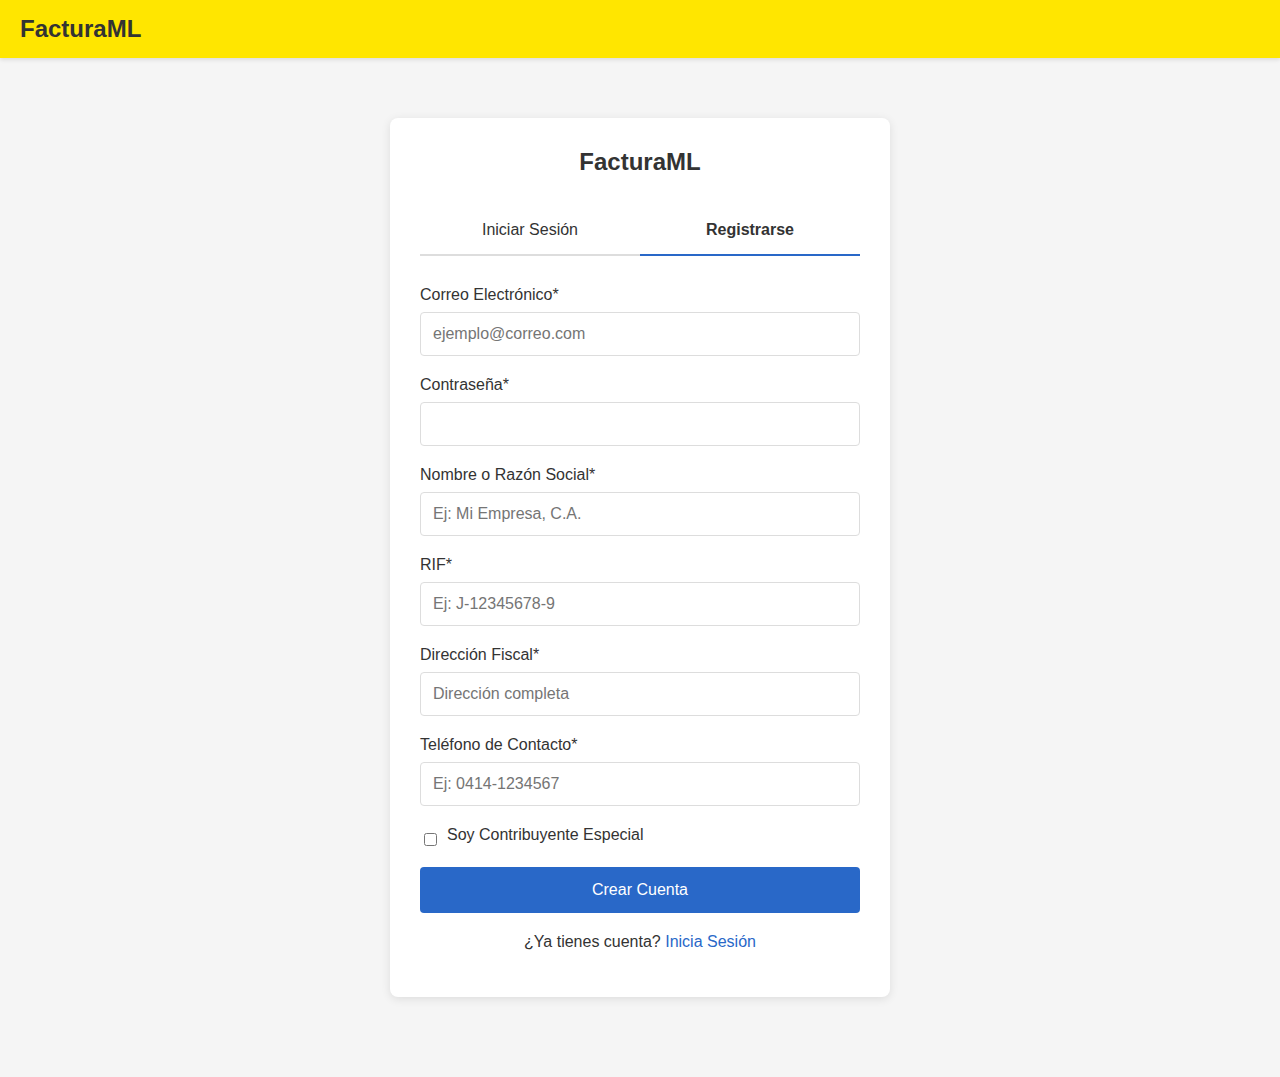
==== commit d1e1efd9: "Rename login.html to index.html" ====
--- a/index.html
+++ b/index.html
@@ -366,33 +366,32 @@
             }, 1500);
         }
         
-        // Función para iniciar sesión
-        function loginUser() {
-            const email = document.getElementById('loginEmail').value;
-            const password = document.getElementById('loginPassword').value;
-            
-            if (!email || !password) {
-                showError('Por favor ingresa tu correo y contraseña');
-                return;
-            }
-            
-            // Buscar usuario
-            const user = users.find(u => u.email === email && u.password === password);
-            
-            if (user) {
-                // Guardar sesión
-                localStorage.setItem('currentUser', JSON.stringify(user));
-                showSuccess('¡Inicio de sesión exitoso!');
-                
-                // Redireccionar al dashboard (simular)
-                setTimeout(() => {
-                    // En una aplicación real, redireccionarías a otra página
-                    alert(`Bienvenido/a ${user.companyName}! Esta es una simulación, en la versión completa te redirigiríamos al dashboard.`);
-                }, 1500);
-            } else {
-                showError('Correo o contraseña incorrectos');
-            }
-        }
+       // Función para iniciar sesión
+function loginUser() {
+    const email = document.getElementById('loginEmail').value;
+    const password = document.getElementById('loginPassword').value;
+    
+    if (!email || !password) {
+        showError('Por favor ingresa tu correo y contraseña');
+        return;
+    }
+    
+    // Buscar usuario
+    const user = users.find(u => u.email === email && u.password === password);
+    
+    if (user) {
+        // Guardar sesión
+        localStorage.setItem('currentUser', JSON.stringify(user));
+        showSuccess('¡Inicio de sesión exitoso!');
+        
+        // Redireccionar al dashboard
+        setTimeout(() => {
+            window.location.href = 'dashboard.html';
+        }, 1500);
+    } else {
+        showError('Correo o contraseña incorrectos');
+    }
+}
         
         // Eventos para cambiar entre tabs
         loginTab.addEventListener('click', () => switchTab('login'));
@@ -416,1508 +415,6 @@
                 }
             });
         });
-  </script>
+    </script>
 </body>
-<head>
-    <meta charset="UTF-8">
-    <meta name="viewport" content="width=device-width, initial-scale=1.0">
-    <title>Facturador ML Venezuela - Dashboard</title>
-    <style>
-        body {
-            font-family: 'Segoe UI', Tahoma, Geneva, Verdana, sans-serif;
-            margin: 0;
-            padding: 0;
-            background-color: #f5f5f5;
-            color: #333;
-        }
-        .navbar {
-            background-color: #ffe600;
-            padding: 15px 20px;
-            display: flex;
-            justify-content: space-between;
-            align-items: center;
-            box-shadow: 0 2px 4px rgba(0,0,0,0.1);
-        }
-        .logo {
-            font-weight: bold;
-            font-size: 24px;
-            color: #333;
-        }
-        .nav-user {
-            display: flex;
-            align-items: center;
-        }
-        .user-info {
-            margin-right: 15px;
-        }
-        .logout-btn {
-            background: #2968c8;
-            color: white;
-            border: none;
-            padding: 8px 12px;
-            border-radius: 4px;
-            cursor: pointer;
-        }
-        .container {
-            max-width: 1200px;
-            margin: 20px auto;
-            padding: 20px;
-        }
-        .dashboard-header {
-            display: flex;
-            justify-content: space-between;
-            align-items: center;
-            margin-bottom: 20px;
-        }
-        .dashboard-title {
-            font-size: 24px;
-            font-weight: bold;
-        }
-        .dashboard-stats {
-            background: white;
-            border-radius: 8px;
-            box-shadow: 0 2px 10px rgba(0,0,0,0.1);
-            padding: 20px;
-            margin-bottom: 20px;
-            display: flex;
-            justify-content: space-between;
-        }
-        .stat-card {
-            flex: 1;
-            text-align: center;
-            padding: 15px;
-            border-right: 1px solid #eee;
-        }
-        .stat-card:last-child {
-            border-right: none;
-        }
-        .stat-number {
-            font-size: 32px;
-            font-weight: bold;
-            color: #2968c8;
-            margin-bottom: 5px;
-        }
-        .stat-label {
-            color: #666;
-        }
-        .tabs {
-            display: flex;
-            border-bottom: 1px solid #ddd;
-            margin-bottom: 20px;
-        }
-        .tab {
-            padding: 12px 20px;
-            cursor: pointer;
-            border-bottom: 3px solid transparent;
-        }
-        .tab.active {
-            border-bottom: 3px solid #2968c8;
-            font-weight: bold;
-        }
-        .tab-content {
-            background: white;
-            border-radius: 8px;
-            box-shadow: 0 2px 10px rgba(0,0,0,0.1);
-            padding: 30px;
-        }
-        .invoice-form {
-            display: grid;
-            grid-template-columns: 1fr 1fr;
-            gap: 20px;
-        }
-        .form-group {
-            margin-bottom: 20px;
-        }
-        .form-section {
-            margin-bottom: 30px;
-        }
-        .section-title {
-            font-size: 18px;
-            margin-bottom: 15px;
-            border-bottom: 1px solid #eee;
-            padding-bottom: 8px;
-        }
-        .form-row {
-            display: flex;
-            gap: 15px;
-        }
-        .form-row .form-group {
-            flex: 1;
-        }
-        label {
-            display: block;
-            margin-bottom: 8px;
-            font-weight: 500;
-        }
-        input, select, textarea {
-            width: 100%;
-            padding: 12px;
-            border: 1px solid #ddd;
-            border-radius: 4px;
-            font-size: 16px;
-            box-sizing: border-box;
-        }
-        input:focus, select:focus, textarea:focus {
-            outline: none;
-            border-color: #2968c8;
-        }
-        .btn {
-            background: #2968c8;
-            color: white;
-            border: none;
-            padding: 12px 20px;
-            border-radius: 4px;
-            cursor: pointer;
-            font-size: 16px;
-            transition: background 0.3s ease;
-        }
-        .btn:hover {
-            background: #1d4f9e;
-        }
-        .btn-secondary {
-            background: #6c757d;
-        }
-        .btn-secondary:hover {
-            background: #5a6268;
-        }
-        .btn-success {
-            background: #28a745;
-        }
-        .btn-success:hover {
-            background: #218838;
-        }
-        table {
-            width: 100%;
-            border-collapse: collapse;
-        }
-        th, td {
-            padding: 12px 15px;
-            text-align: left;
-            border-bottom: 1px solid #ddd;
-        }
-        th {
-            background-color: #f8f9fa;
-        }
-        .items-table input {
-            width: 100%;
-            padding: 8px;
-        }
-        .items-table button {
-            width: 100%;
-            padding: 8px;
-        }
-        .action-buttons {
-            display: flex;
-            justify-content: flex-end;
-            gap: 10px;
-            margin-top: 20px;
-        }
-        .summary-table {
-            width: 50%;
-            margin-left: auto;
-            margin-top: 20px;
-        }
-        .summary-table td {
-            padding: 8px 15px;
-        }
-        .summary-table tr:last-child {
-            font-weight: bold;
-            font-size: 18px;
-        }
-        .alert {
-            padding: 15px;
-            border-radius: 4px;
-            margin-bottom: 20px;
-        }
-        .alert-success {
-            background-color: #d4edda;
-            color: #155724;
-            border: 1px solid #c3e6cb;
-        }
-        .alert-warning {
-            background-color: #fff3cd;
-            color: #856404;
-            border: 1px solid #ffeeba;
-        }
-        .alert-danger {
-            background-color: #f8d7da;
-            color: #721c24;
-            border: 1px solid #f5c6cb;
-        }
-        .invoice-history {
-            margin-top: 20px;
-        }
-        .badge {
-            display: inline-block;
-            padding: 5px 10px;
-            border-radius: 20px;
-            font-size: 12px;
-            font-weight: bold;
-        }
-        .badge-success {
-            background-color: #d4edda;
-            color: #155724;
-        }
-        .badge-warning {
-            background-color: #fff3cd;
-            color: #856404;
-        }
-        .badge-danger {
-            background-color: #f8d7da;
-            color: #721c24;
-        }
-        .hidden {
-            display: none;
-        }
-        #invoicePreview {
-            max-width: 800px;
-            margin: 0 auto;
-            padding: 30px;
-            border: 1px solid #ddd;
-            box-shadow: 0 0 10px rgba(0,0,0,0.1);
-            background-color: white;
-        }
-        .preview-header {
-            display: flex;
-            justify-content: space-between;
-            margin-bottom: 30px;
-        }
-        .preview-logo {
-            font-size: 28px;
-            font-weight: bold;
-        }
-        .preview-title {
-            text-align: center;
-            font-size: 24px;
-            margin-bottom: 20px;
-            font-weight: bold;
-        }
-        .preview-company-info, .preview-client-info {
-            margin-bottom: 20px;
-        }
-        .preview-company-info h3, .preview-client-info h3 {
-            border-bottom: 1px solid #ddd;
-            padding-bottom: 5px;
-            margin-bottom: 10px;
-        }
-        .modal {
-            display: none;
-            position: fixed;
-            z-index: 1000;
-            left: 0;
-            top: 0;
-            width: 100%;
-            height: 100%;
-            background-color: rgba(0,0,0,0.5);
-        }
-        .modal-content {
-            background-color: white;
-            margin: 5% auto;
-            padding: 20px;
-            border-radius: 8px;
-            width: 80%;
-            max-width: 700px;
-            box-shadow: 0 4px 8px rgba(0,0,0,0.2);
-        }
-        .modal-header {
-            display: flex;
-            justify-content: space-between;
-            align-items: center;
-            border-bottom: 1px solid #ddd;
-            padding-bottom: 10px;
-            margin-bottom: 20px;
-        }
-        .modal-title {
-            font-size: 20px;
-            font-weight: bold;
-        }
-        .close {
-            font-size: 24px;
-            cursor: pointer;
-        }
-        .close:hover {
-            color: #d33;
-        }
-    </style>
-</head>
-<body>
-    <div class="navbar">
-        <div class="logo">FacturaML</div>
-        <div class="nav-user">
-            <div class="user-info" id="userDisplayName">Cargando...</div>
-            <button class="logout-btn" id="logoutButton">Cerrar Sesión</button>
-        </div>
-    </div>
-    
-    <div class="container">
-        <div class="dashboard-header">
-            <div class="dashboard-title">Panel de Control</div>
-            <div>
-                <button class="btn" id="newInvoiceBtn">Nueva Factura</button>
-            </div>
-        </div>
-        
-        <div class="dashboard-stats">
-            <div class="stat-card">
-                <div class="stat-number" id="availableInvoices">0</div>
-                <div class="stat-label">Facturas Disponibles</div>
-            </div>
-            <div class="stat-card">
-                <div class="stat-number" id="issuedInvoices">0</div>
-                <div class="stat-label">Facturas Emitidas</div>
-            </div>
-            <div class="stat-card">
-                <div class="stat-number" id="totalAmount">0.00 Bs</div>
-                <div class="stat-label">Monto Total Facturado</div>
-            </div>
-            <div class="stat-card">
-                <div class="stat-number" id="lastInvoiceNumber">-</div>
-                <div class="stat-label">Último Número de Control</div>
-            </div>
-        </div>
-        
-        <div class="tabs">
-            <div class="tab active" id="tabInvoices">Facturas</div>
-            <div class="tab" id="tabClients">Clientes</div>
-            <div class="tab" id="tabProfile">Mi Perfil</div>
-        </div>
-        
-        <!-- Tab Facturas -->
-        <div class="tab-content" id="contentInvoices">
-            <div id="alertContainer"></div>
-            
-            <div id="invoiceList">
-                <h3>Historial de Facturas</h3>
-                <table>
-                    <thead>
-                        <tr>
-                            <th>Número</th>
-                            <th>Fecha</th>
-                            <th>Cliente</th>
-                            <th>Monto</th>
-                            <th>IVA</th>
-                            <th>IGTF</th>
-                            <th>Total</th>
-                            <th>Acciones</th>
-                        </tr>
-                    </thead>
-                    <tbody id="invoicesTableBody">
-                        <!-- Rows will be populated dynamically -->
-                    </tbody>
-                </table>
-            </div>
-            
-            <div id="invoiceForm" class="hidden">
-                <div class="form-section">
-                    <h3 class="section-title">Información del Cliente</h3>
-                    <div class="form-row">
-                        <div class="form-group">
-                            <label for="clientName">Nombre o Razón Social*</label>
-                            <input type="text" id="clientName" required>
-                        </div>
-                        <div class="form-group">
-                            <label for="clientId">Cédula o RIF*</label>
-                            <input type="text" id="clientId" placeholder="Ej: V-12345678 o J-12345678-9" required>
-                        </div>
-                    </div>
-                    <div class="form-row">
-                        <div class="form-group">
-                            <label for="clientAddress">Dirección*</label>
-                            <input type="text" id="clientAddress" required>
-                        </div>
-                        <div class="form-group">
-                            <label for="clientPhone">Teléfono</label>
-                            <input type="text" id="clientPhone">
-                        </div>
-                    </div>
-                </div>
-                
-                <div class="form-section">
-                    <h3 class="section-title">Información de la Factura</h3>
-                    <div class="form-row">
-                        <div class="form-group">
-                            <label for="invoiceDate">Fecha de Emisión*</label>
-                            <input type="date" id="invoiceDate" required>
-                        </div>
-                        <div class="form-group">
-                            <label for="paymentMethod">Método de Pago*</label>
-                            <select id="paymentMethod" required>
-                                <option value="transferencia_bs">Transferencia en Bs.</option>
-                                <option value="pago_movil">Pago Móvil</option>
-                                <option value="efectivo_bs">Efectivo en Bs.</option>
-                                <option value="efectivo_usd">Efectivo en USD</option>
-                                <option value="transferencia_usd">Transferencia en USD</option>
-                            </select>
-                        </div>
-                    </div>
-                    <div class="form-group">
-                        <label for="invoiceNotes">Notas de la Factura</label>
-                        <textarea id="invoiceNotes" rows="2"></textarea>
-                    </div>
-                </div>
-                
-                <div class="form-section">
-                    <h3 class="section-title">Artículos</h3>
-                    <table class="items-table">
-                        <thead>
-                            <tr>
-                                <th width="40%">Descripción</th>
-                                <th width="15%">Cantidad</th>
-                                <th width="20%">Precio Unitario</th>
-                                <th width="20%">Subtotal</th>
-                                <th width="5%"></th>
-                            </tr>
-                        </thead>
-                        <tbody id="itemsTableBody">
-                            <tr>
-                                <td><input type="text" class="item-description" required></td>
-                                <td><input type="number" class="item-quantity" min="1" value="1" required></td>
-                                <td><input type="number" step="0.01" class="item-price" min="0" value="0.00" required></td>
-                                <td class="item-subtotal">0.00</td>
-                                <td><button class="btn-secondary remove-item">X</button></td>
-                            </tr>
-                        </tbody>
-                    </table>
-                    <button class="btn btn-secondary" id="addItemBtn" style="margin-top: 10px">Agregar Artículo</button>
-                    
-                    <table class="summary-table">
-                        <tr>
-                            <td>Subtotal:</td>
-                            <td class="text-right" id="summarySubtotal">0.00 Bs.</td>
-                        </tr>
-                        <tr>
-                            <td>IVA (16%):</td>
-                            <td class="text-right" id="summaryIva">0.00 Bs.</td>
-                        </tr>
-                        <tr id="igtfRow">
-                            <td>IGTF (3%):</td>
-                            <td class="text-right" id="summaryIgtf">0.00 Bs.</td>
-                        </tr>
-                        <tr id="specialTaxRow">
-                            <td>Retención Contribuyente Especial:</td>
-                            <td class="text-right" id="summarySpecialTax">0.00 Bs.</td>
-                        </tr>
-                        <tr>
-                            <td>Total:</td>
-                            <td class="text-right" id="summaryTotal">0.00 Bs.</td>
-                        </tr>
-                    </table>
-                </div>
-                
-                <div class="action-buttons">
-                    <button class="btn btn-secondary" id="cancelInvoiceBtn">Cancelar</button>
-                    <button class="btn btn-success" id="previewInvoiceBtn">Vista Previa</button>
-                    <button class="btn" id="saveInvoiceBtn">Generar Factura</button>
-                </div>
-            </div>
-        </div>
-        
-        <!-- Tab Clientes -->
-        <div class="tab-content hidden" id="contentClients">
-            <h3>Mis Clientes</h3>
-            <table>
-                <thead>
-                    <tr>
-                        <th>Nombre/Razón Social</th>
-                        <th>Cédula/RIF</th>
-                        <th>Dirección</th>
-                        <th>Teléfono</th>
-                        <th>Facturas Emitidas</th>
-                        <th>Acciones</th>
-                    </tr>
-                </thead>
-                <tbody id="clientsTableBody">
-                    <!-- Rows will be populated dynamically -->
-                </tbody>
-            </table>
-        </div>
-        
-        <!-- Tab Mi Perfil -->
-        <div class="tab-content hidden" id="contentProfile">
-            <h3>Información de mi Empresa</h3>
-            <div class="form-row">
-                <div class="form-group">
-                    <label for="profileCompanyName">Nombre o Razón Social</label>
-                    <input type="text" id="profileCompanyName" readonly>
-                </div>
-                <div class="form-group">
-                    <label for="profileRif">RIF</label>
-                    <input type="text" id="profileRif" readonly>
-                </div>
-            </div>
-            <div class="form-row">
-                <div class="form-group">
-                    <label for="profileAddress">Dirección Fiscal</label>
-                    <input type="text" id="profileAddress" readonly>
-                </div>
-                <div class="form-group">
-                    <label for="profilePhone">Teléfono</label>
-                    <input type="text" id="profilePhone" readonly>
-                </div>
-            </div>
-            <div class="form-group">
-                <label for="profileEmail">Correo Electrónico</label>
-                <input type="email" id="profileEmail" readonly>
-            </div>
-            <div class="form-group">
-                <label>Estatus de Contribuyente</label>
-                <div id="profileTaxStatus">Normal</div>
-            </div>
-            
-            <div style="margin-top: 30px;">
-                <h3>Plan de Facturación</h3>
-                <div class="alert alert-info">
-                    Tienes activado el plan de <strong>Talonario de 100 Facturas</strong>
-                </div>
-                <div id="lowInvoicesWarning" class="alert alert-warning hidden">
-                    Te quedan menos de 10 facturas disponibles. ¡Considera comprar más pronto!
-                </div>
-                <button class="btn" id="buyMoreInvoicesBtn">Comprar más facturas</button>
-            </div>
-        </div>
-    </div>
-    
-    <!-- Modal de Vista Previa de Factura -->
-    <div id="previewModal" class="modal">
-        <div class="modal-content">
-            <div class="modal-header">
-                <div class="modal-title">Vista Previa de Factura</div>
-                <span class="close" id="closePreviewModal">&times;</span>
-            </div>
-            <div id="invoicePreview">
-                <!-- Contenido de la vista previa generado dinámicamente -->
-            </div>
-            <div class="action-buttons" style="margin-top: 20px;">
-                <button class="btn btn-secondary" id="editInvoiceFromPreview">Editar</button>
-                <button class="btn" id="generateInvoiceFromPreview">Generar Factura</button>
-            </div>
-        </div>
-    </div>
-    
-    <!-- Modal de Compra de Facturas -->
-    <div id="buyInvoicesModal" class="modal">
-        <div class="modal-content">
-            <div class="modal-header">
-                <div class="modal-title">Comprar Más Facturas</div>
-                <span class="close" id="closeBuyInvoicesModal">&times;</span>
-            </div>
-            <div>
-                <h3>Seleccione su plan:</h3>
-                <div style="display: flex; gap: 20px; margin: 20px 0;">
-                    <div style="flex: 1; border: 1px solid #ddd; padding: 20px; border-radius: 8px; text-align: center;">
-                        <h3>Plan Básico</h3>
-                        <div style="font-size: 24px; font-weight: bold; margin: 15px 0;">100 Facturas</div>
-                        <div style="font-size: 32px; color: #2968c8; margin: 15px 0;">$25</div>
-                        <button class="btn buy-plan-btn" data-amount="100" data-price="25">Seleccionar</button>
-                    </div>
-                    <div style="flex: 1; border: 1px solid #ddd; padding: 20px; border-radius: 8px; text-align: center;">
-                        <h3>Plan Plus</h3>
-                        <div style="font-size: 24px; font-weight: bold; margin: 15px 0;">300 Facturas</div>
-                        <div style="font-size: 32px; color: #2968c8; margin: 15px 0;">$60</div>
-                        <button class="btn buy-plan-btn" data-amount="300" data-price="60">Seleccionar</button>
-                    </div>
-                    <div style="flex: 1; border: 1px solid #ddd; padding: 20px; border-radius: 8px; text-align: center;">
-                        <h3>Plan Premium</h3>
-                        <div style="font-size: 24px; font-weight: bold; margin: 15px 0;">500 Facturas</div>
-                        <div style="font-size: 32px; color: #2968c8; margin: 15px 0;">$90</div>
-                        <button class="btn buy-plan-btn" data-amount="500" data-price="90">Seleccionar</button>
-                    </div>
-                </div>
-                
-                <div id="paymentForm" class="hidden">
-                    <h3>Información de Pago</h3>
-                    <div class="form-row">
-                        <div class="form-group">
-                            <label for="paymentPlan">Plan Seleccionado</label>
-                            <input type="text" id="paymentPlan" readonly>
-                        </div>
-                        <div class="form-group">
-                            <label for="paymentAmount">Monto a Pagar</label>
-                            <input type="text" id="paymentAmount" readonly>
-                        </div>
-                    </div>
-                    <div class="form-row">
-                        <div class="form-group">
-                            <label for="paymentType">Método de Pago</label>
-                            <select id="paymentType">
-                                <option value="transferencia_usd">Transferencia USD</option>
-                                <option value="efectivo_usd">Efectivo USD</option>
-                                <option value="zelle">Zelle</option>
-                            </select>
-                        </div>
-                        <div class="form-group">
-                            <label for="paymentReference">Referencia de Pago</label>
-                            <input type="text" id="paymentReference">
-                        </div>
-                    </div>
-                    <div class="action-buttons">
-                        <button class="btn btn-secondary" id="cancelPayment">Cancelar</button>
-                        <button class="btn" id="confirmPayment">Confirmar Pago</button>
-                    </div>
-                </div>
-            </div>
-        </div>
-    </div>
-
-    <script>
-        // Verificar si el usuario ha iniciado sesión
-        document.addEventListener('DOMContentLoaded', function() {
-            const currentUser = JSON.parse(localStorage.getItem('currentUser'));
-            if (!currentUser) {
-                // Redirigir a la página de inicio de sesión si no hay usuario
-                window.location.href = 'index.html';
-                return;
-            }
-            
-            // Mostrar información del usuario
-            document.getElementById('userDisplayName').textContent = currentUser.companyName;
-            
-            // Inicializar localStorage para facturas si no existe
-            if (!localStorage.getItem('invoices')) {
-                localStorage.setItem('invoices', JSON.stringify([]));
-            }
-            
-            // Inicializar localStorage para clientes si no existe
-            if (!localStorage.getItem('clients')) {
-                localStorage.setItem('clients', JSON.stringify([]));
-            }
-            
-            // Cargar facturas disponibles (por defecto 100 al registrarse)
-            if (!currentUser.availableInvoices) {
-                currentUser.availableInvoices = 100;
-                localStorage.setItem('currentUser', JSON.stringify(currentUser));
-            }
-            
-            // Inicializar número de control si no existe
-            if (!localStorage.getItem('lastControlNumber')) {
-                localStorage.setItem('lastControlNumber', '0');
-            }
-            
-            // Mostrar estadísticas
-            updateDashboardStats();
-            
-            // Cargar historial de facturas
-            loadInvoices();
-            
-            // Cargar lista de clientes
-            loadClients();
-            
-            // Cargar información del perfil
-            loadProfile();
-            
-            // Inicializar la fecha actual en el formulario de factura
-            const today = new Date().toISOString().split('T')[0];
-            document.getElementById('invoiceDate').value = today;
-        });
-        
-        // Cerrar sesión
-        document.getElementById('logoutButton').addEventListener('click', function() {
-            localStorage.removeItem('currentUser');
-            window.location.href = 'index.html';
-        });
-        
-        // Cambiar entre tabs
-        document.getElementById('tabInvoices').addEventListener('click', function() {
-            switchTab('Invoices');
-        });
-        
-        document.getElementById('tabClients').addEventListener('click', function() {
-            switchTab('Clients');
-        });
-        
-        document.getElementById('tabProfile').addEventListener('click', function() {
-            switchTab('Profile');
-        });
-        
-        function switchTab(tab) {
-            // Ocultar todos los contenidos y desactivar todos los tabs
-            document.querySelectorAll('.tab-content').forEach(content => {
-                content.classList.add('hidden');
-            });
-            
-            document.querySelectorAll('.tab').forEach(tabElement => {
-                tabElement.classList.remove('active');
-            });
-            
-            // Mostrar el contenido correspondiente y activar el tab
-            document.getElementById('content' + tab).classList.remove('hidden');
-            document.getElementById('tab' + tab).classList.add('active');
-        }
-        
-        // Actualizar estadísticas del dashboard
-        function updateDashboardStats() {
-            const currentUser = JSON.parse(localStorage.getItem('currentUser'));
-            const invoices = JSON.parse(localStorage.getItem('invoices')) || [];
-            const userInvoices = invoices.filter(invoice => invoice.sellerId === currentUser.email);
-            const lastControlNumber = localStorage.getItem('lastControlNumber') || '0';
-            
-            let totalAmount = 0;
-            userInvoices.forEach(invoice => {
-                totalAmount += invoice.total;
-            });
-            
-            document.getElementById('availableInvoices').textContent = currentUser.availableInvoices;
-            document.getElementById('issuedInvoices').textContent = userInvoices.length;
-            document.getElementById('totalAmount').textContent = formatCurrency(totalAmount);
-            document.getElementById('lastInvoiceNumber').textContent = lastControlNumber;
-            
-            // Mostrar advertencia si quedan pocas facturas
-            const lowInvoicesWarning = document.getElementById('lowInvoicesWarning');
-            if (currentUser.availableInvoices < 10) {
-                lowInvoicesWarning.classList.remove('hidden');
-            } else {
-                lowInvoicesWarning.classList.add('hidden');
-            }
-        }
-        
-        // Botón Nueva Factura
-        document.getElementById('newInvoiceBtn').addEventListener('click', function() {
-            const currentUser = JSON.parse(localStorage.getItem('currentUser'));
-            
-            if (currentUser.availableInvoices <= 0) {
-                showAlert('No tienes facturas disponibles. Por favor, compra más facturas para continuar.', 'danger');
-                return;
-            }
-            
-            document.getElementById('invoiceList').classList.add('hidden');
-            document.getElementById('invoiceForm').classList.remove('hidden');
-            
-                       // Limpiar formulario
-            document.getElementById('invoiceForm').reset();
-            document.getElementById('clientItems').innerHTML = '';
-            // Resto de la limpieza de campos si es necesario
-        });
-            // Cargar historial de facturas
-function loadInvoices() {
-    const invoices = JSON.parse(localStorage.getItem('invoices')) || [];
-    const currentUser = JSON.parse(localStorage.getItem('currentUser'));
-    const userInvoices = invoices.filter(invoice => invoice.sellerId === currentUser.email);
-    const tableBody = document.getElementById('invoicesTableBody');
-    
-    tableBody.innerHTML = '';
-    
-    if (userInvoices.length === 0) {
-        tableBody.innerHTML = `<tr><td colspan="8" style="text-align: center;">No hay facturas emitidas</td></tr>`;
-        return;
-    }
-    
-    userInvoices.forEach((invoice, index) => {
-        const row = document.createElement('tr');
-        row.innerHTML = `
-            <td>${invoice.controlNumber}</td>
-            <td>${formatDate(invoice.date)}</td>
-            <td>${invoice.clientName}</td>
-            <td>${formatCurrency(invoice.subtotal)}</td>
-            <td>${formatCurrency(invoice.iva)}</td>
-            <td>${formatCurrency(invoice.igtf)}</td>
-            <td>${formatCurrency(invoice.total)}</td>
-            <td>
-                <button class="btn btn-secondary view-invoice" data-id="${index}">Ver</button>
-                <button class="btn print-invoice" data-id="${index}">Imprimir</button>
-            </td>
-        `;
-        tableBody.appendChild(row);
-    });
-    
-    // Añadir event listeners a los botones
-    document.querySelectorAll('.view-invoice').forEach(button => {
-        button.addEventListener('click', function() {
-            const invoiceIndex = this.getAttribute('data-id');
-            viewInvoice(userInvoices[invoiceIndex]);
-        });
-    });
-    
-    document.querySelectorAll('.print-invoice').forEach(button => {
-        button.addEventListener('click', function() {
-            const invoiceIndex = this.getAttribute('data-id');
-            printInvoice(userInvoices[invoiceIndex]);
-        });
-    });
-}
-
-// Cargar lista de clientes
-function loadClients() {
-    const clients = JSON.parse(localStorage.getItem('clients')) || [];
-    const currentUser = JSON.parse(localStorage.getItem('currentUser'));
-    const userClients = clients.filter(client => client.sellerId === currentUser.email);
-    const tableBody = document.getElementById('clientsTableBody');
-    
-    tableBody.innerHTML = '';
-    
-    if (userClients.length === 0) {
-        tableBody.innerHTML = `<tr><td colspan="6" style="text-align: center;">No hay clientes registrados</td></tr>`;
-        return;
-    }
-    
-    userClients.forEach((client, index) => {
-        // Contar facturas emitidas para este cliente
-        const invoices = JSON.parse(localStorage.getItem('invoices')) || [];
-        const clientInvoices = invoices.filter(inv => 
-            inv.sellerId === currentUser.email && 
-            inv.clientId === client.id
-        ).length;
-        
-        const row = document.createElement('tr');
-        row.innerHTML = `
-            <td>${client.name}</td>
-            <td>${client.id}</td>
-            <td>${client.address || '-'}</td>
-            <td>${client.phone || '-'}</td>
-            <td>${clientInvoices}</td>
-            <td>
-                <button class="btn btn-secondary select-client" data-id="${index}">Seleccionar</button>
-            </td>
-        `;
-        tableBody.appendChild(row);
-    });
-    
-    // Añadir event listeners a los botones
-    document.querySelectorAll('.select-client').forEach(button => {
-        button.addEventListener('click', function() {
-            const clientIndex = this.getAttribute('data-id');
-            selectClient(userClients[clientIndex]);
-        });
-    });
-}
-
-// Seleccionar un cliente existente para una nueva factura
-function selectClient(client) {
-    // Cambiar a la pestaña de facturas
-    switchTab('Invoices');
-    
-    // Mostrar formulario de factura
-    document.getElementById('invoiceList').classList.add('hidden');
-    document.getElementById('invoiceForm').classList.remove('hidden');
-    
-    // Rellenar información del cliente
-    document.getElementById('clientName').value = client.name;
-    document.getElementById('clientId').value = client.id;
-    document.getElementById('clientAddress').value = client.address || '';
-    document.getElementById('clientPhone').value = client.phone || '';
-}
-
-// Cargar información del perfil
-function loadProfile() {
-    const currentUser = JSON.parse(localStorage.getItem('currentUser'));
-    
-    document.getElementById('profileCompanyName').value = currentUser.companyName;
-    document.getElementById('profileRif').value = currentUser.rif;
-    document.getElementById('profileAddress').value = currentUser.address || '';
-    document.getElementById('profilePhone').value = currentUser.phone || '';
-    document.getElementById('profileEmail').value = currentUser.email;
-    
-    // Mostrar estatus de contribuyente
-    const taxStatusDiv = document.getElementById('profileTaxStatus');
-    if (currentUser.isSpecialContributor) {
-        taxStatusDiv.textContent = 'Contribuyente Especial';
-        taxStatusDiv.style.color = '#2968c8';
-        taxStatusDiv.style.fontWeight = 'bold';
-    } else {
-        taxStatusDiv.textContent = 'Contribuyente Normal';
-    }
-}
-
-// Botón para comprar más facturas
-document.getElementById('buyMoreInvoicesBtn').addEventListener('click', function() {
-    document.getElementById('buyInvoicesModal').style.display = 'block';
-});
-
-// Cerrar modal de compra de facturas
-document.getElementById('closeBuyInvoicesModal').addEventListener('click', function() {
-    document.getElementById('buyInvoicesModal').style.display = 'none';
-    document.getElementById('paymentForm').classList.add('hidden');
-});
-
-// Seleccionar plan de facturas
-document.querySelectorAll('.buy-plan-btn').forEach(button => {
-    button.addEventListener('click', function() {
-        const amount = this.getAttribute('data-amount');
-        const price = this.getAttribute('data-price');
-        
-        document.getElementById('paymentPlan').value = `${amount} Facturas`;
-        document.getElementById('paymentAmount').value = `$${price}`;
-        
-        document.getElementById('paymentForm').classList.remove('hidden');
-    });
-});
-
-// Cancelar pago
-document.getElementById('cancelPayment').addEventListener('click', function() {
-    document.getElementById('paymentForm').classList.add('hidden');
-});
-
-// Confirmar pago
-document.getElementById('confirmPayment').addEventListener('click', function() {
-    const currentUser = JSON.parse(localStorage.getItem('currentUser'));
-    const planText = document.getElementById('paymentPlan').value;
-    const amount = parseInt(planText.split(' ')[0]);
-    
-    // Agregar las facturas al usuario
-    currentUser.availableInvoices += amount;
-    localStorage.setItem('currentUser', JSON.stringify(currentUser));
-    
-    // Cerrar modal
-    document.getElementById('buyInvoicesModal').style.display = 'none';
-    document.getElementById('paymentForm').classList.add('hidden');
-    
-    // Mostrar mensaje de éxito
-    showAlert(`Compra exitosa! Se han añadido ${amount} facturas a tu cuenta.`, 'success');
-    
-    // Actualizar estadísticas
-    updateDashboardStats();
-});
-
-// Manejo del formulario de factura
-document.getElementById('addItemBtn').addEventListener('click', function() {
-    addItemRow();
-});
-
-// Añadir una fila de artículo al formulario
-function addItemRow() {
-    const itemsTable = document.getElementById('itemsTableBody');
-    const row = document.createElement('tr');
-    row.innerHTML = `
-        <td><input type="text" class="item-description" required></td>
-        <td><input type="number" class="item-quantity" min="1" value="1" required></td>
-        <td><input type="number" step="0.01" class="item-price" min="0" value="0.00" required></td>
-        <td class="item-subtotal">0.00</td>
-        <td><button class="btn-secondary remove-item">X</button></td>
-    `;
-    itemsTable.appendChild(row);
-    
-    // Añadir event listeners a los inputs y botones
-    const quantityInput = row.querySelector('.item-quantity');
-    const priceInput = row.querySelector('.item-price');
-    const removeButton = row.querySelector('.remove-item');
-    
-    quantityInput.addEventListener('input', updateInvoiceTotals);
-    priceInput.addEventListener('input', updateInvoiceTotals);
-    removeButton.addEventListener('click', function() {
-        row.remove();
-        updateInvoiceTotals();
-    });
-}
-
-// Actualizar totales de la factura
-function updateInvoiceTotals() {
-    const rows = document.querySelectorAll('#itemsTableBody tr');
-    let subtotal = 0;
-    
-    rows.forEach(row => {
-        const quantity = parseFloat(row.querySelector('.item-quantity').value) || 0;
-        const price = parseFloat(row.querySelector('.item-price').value) || 0;
-        const rowSubtotal = quantity * price;
-        row.querySelector('.item-subtotal').textContent = rowSubtotal.toFixed(2);
-        subtotal += rowSubtotal;
-    });
-    
-    const iva = subtotal * 0.16; // 16% IVA
-    
-    // Determinar si aplicar IGTF (3%) basado en el método de pago
-    const paymentMethod = document.getElementById('paymentMethod').value;
-    const igtfApplies = paymentMethod.includes('usd');
-    const igtf = igtfApplies ? (subtotal + iva) * 0.03 : 0;
-    
-    // Determinar si aplicar retención de contribuyente especial
-    const currentUser = JSON.parse(localStorage.getItem('currentUser'));
-    const isSpecialContributor = currentUser.isSpecialContributor;
-    const specialTaxRow = document.getElementById('specialTaxRow');
-    let specialTax = 0;
-    
-    if (isSpecialContributor) {
-        specialTaxRow.classList.remove('hidden');
-        specialTax = iva * 0.75; // 75% de retención del IVA para contribuyentes especiales
-        document.getElementById('summarySpecialTax').textContent = formatCurrency(-specialTax);
-    } else {
-        specialTaxRow.classList.add('hidden');
-    }
-    
-    // Mostrar/ocultar fila de IGTF
-    const igtfRow = document.getElementById('igtfRow');
-    if (igtfApplies) {
-        igtfRow.classList.remove('hidden');
-    } else {
-        igtfRow.classList.add('hidden');
-    }
-    
-    // Actualizar resumen
-    document.getElementById('summarySubtotal').textContent = formatCurrency(subtotal);
-    document.getElementById('summaryIva').textContent = formatCurrency(iva);
-    document.getElementById('summaryIgtf').textContent = formatCurrency(igtf);
-    
-    // Total final
-    const total = subtotal + iva + igtf - specialTax;
-    document.getElementById('summaryTotal').textContent = formatCurrency(total);
-}
-
-// Cancelar creación de factura
-document.getElementById('cancelInvoiceBtn').addEventListener('click', function() {
-    document.getElementById('invoiceForm').classList.add('hidden');
-    document.getElementById('invoiceList').classList.remove('hidden');
-});
-
-// Vista previa de factura
-document.getElementById('previewInvoiceBtn').addEventListener('click', function() {
-    if (!validateInvoiceForm()) {
-        return;
-    }
-    
-    const invoiceData = collectInvoiceData();
-    generateInvoicePreview(invoiceData);
-    document.getElementById('previewModal').style.display = 'block';
-});
-
-// Cerrar modal de vista previa
-document.getElementById('closePreviewModal').addEventListener('click', function() {
-    document.getElementById('previewModal').style.display = 'none';
-});
-
-// Editar factura desde vista previa
-document.getElementById('editInvoiceFromPreview').addEventListener('click', function() {
-    document.getElementById('previewModal').style.display = 'none';
-});
-
-// Generar factura desde vista previa
-document.getElementById('generateInvoiceFromPreview').addEventListener('click', function() {
-    saveInvoice();
-});
-
-// Guardar factura
-document.getElementById('saveInvoiceBtn').addEventListener('click', function() {
-    if (!validateInvoiceForm()) {
-        return;
-    }
-    
-    saveInvoice();
-});
-
-// Validar formulario de factura
-function validateInvoiceForm() {
-    // Validar información del cliente
-    const clientName = document.getElementById('clientName').value.trim();
-    const clientId = document.getElementById('clientId').value.trim();
-    const clientAddress = document.getElementById('clientAddress').value.trim();
-    
-    if (!clientName || !clientId || !clientAddress) {
-        showAlert('Por favor, complete toda la información del cliente', 'danger');
-        return false;
-    }
-    
-    // Validar artículos
-    const rows = document.querySelectorAll('#itemsTableBody tr');
-    let hasValidItems = false;
-    
-    for (let i = 0; i < rows.length; i++) {
-        const description = rows[i].querySelector('.item-description').value.trim();
-        const quantity = parseFloat(rows[i].querySelector('.item-quantity').value) || 0;
-        const price = parseFloat(rows[i].querySelector('.item-price').value) || 0;
-        
-        if (description && quantity > 0 && price > 0) {
-            hasValidItems = true;
-        } else if (description || quantity > 0 || price > 0) {
-            // Si algún campo tiene valor pero no todos, es un error
-            showAlert('Por favor, complete la información de todos los artículos', 'danger');
-            return false;
-        }
-    }
-    
-    if (!hasValidItems) {
-        showAlert('Debe agregar al menos un artículo', 'danger');
-        return false;
-    }
-    
-    return true;
-}
-
-// Recolectar datos de la factura
-function collectInvoiceData() {
-    const currentUser = JSON.parse(localStorage.getItem('currentUser'));
-    
-    // Incrementar número de control
-    let controlNumber = parseInt(localStorage.getItem('lastControlNumber') || '0') + 1;
-    
-    // Información del cliente
-    const clientName = document.getElementById('clientName').value.trim();
-    const clientId = document.getElementById('clientId').value.trim();
-    const clientAddress = document.getElementById('clientAddress').value.trim();
-    const clientPhone = document.getElementById('clientPhone').value.trim();
-    
-    // Información de la factura
-    const invoiceDate = document.getElementById('invoiceDate').value;
-    const paymentMethod = document.getElementById('paymentMethod').value;
-    const invoiceNotes = document.getElementById('invoiceNotes').value.trim();
-    
-    // Calcular totales
-    const rows = document.querySelectorAll('#itemsTableBody tr');
-    let subtotal = 0;
-    const items = [];
-    
-    rows.forEach(row => {
-        const description = row.querySelector('.item-description').value.trim();
-        const quantity = parseFloat(row.querySelector('.item-quantity').value) || 0;
-        const price = parseFloat(row.querySelector('.item-price').value) || 0;
-        const itemSubtotal = quantity * price;
-        
-        if (description && quantity > 0 && price > 0) {
-            items.push({
-                description,
-                quantity,
-                price,
-                subtotal: itemSubtotal
-            });
-            
-            subtotal += itemSubtotal;
-        }
-    });
-    
-    const iva = subtotal * 0.16;
-    const igtfApplies = paymentMethod.includes('usd');
-    const igtf = igtfApplies ? (subtotal + iva) * 0.03 : 0;
-    
-    // Determinar si aplicar retención de contribuyente especial
-    const isSpecialContributor = currentUser.isSpecialContributor;
-    let specialTax = 0;
-    
-    if (isSpecialContributor) {
-        specialTax = iva * 0.75; // 75% de retención del IVA para contribuyentes especiales
-    }
-    
-    const total = subtotal + iva + igtf - specialTax;
-    
-    return {
-        controlNumber: controlNumber.toString().padStart(8, '0'),
-        date: invoiceDate,
-        clientName,
-        clientId,
-        clientAddress,
-        clientPhone,
-        sellerId: currentUser.email,
-        sellerName: currentUser.companyName,
-        sellerRif: currentUser.rif,
-        sellerAddress: currentUser.address,
-        sellerPhone: currentUser.phone,
-        paymentMethod,
-        notes: invoiceNotes,
-        items,
-        subtotal,
-        iva,
-        igtf,
-        specialTax,
-        total,
-        isSpecialContributor,
-        createdAt: new Date().toISOString()
-    };
-}
-
-// Guardar factura
-function saveInvoice() {
-    const invoiceData = collectInvoiceData();
-    const invoices = JSON.parse(localStorage.getItem('invoices')) || [];
-    const currentUser = JSON.parse(localStorage.getItem('currentUser'));
-    
-    // Verificar si hay facturas disponibles
-    if (currentUser.availableInvoices <= 0) {
-        showAlert('No tienes facturas disponibles. Por favor, compra más facturas para continuar.', 'danger');
-        return;
-    }
-    
-    // Guardar factura
-    invoices.push(invoiceData);
-    localStorage.setItem('invoices', JSON.stringify(invoices));
-    
-    // Actualizar número de control
-    localStorage.setItem('lastControlNumber', invoiceData.controlNumber);
-    
-    // Decrementar facturas disponibles
-    currentUser.availableInvoices--;
-    localStorage.setItem('currentUser', JSON.stringify(currentUser));
-    
-    // Guardar cliente si no existe
-    saveClient(invoiceData);
-    
-    // Cerrar modal si está abierto
-    document.getElementById('previewModal').style.display = 'none';
-    
-    // Ocultar formulario y mostrar lista
-    document.getElementById('invoiceForm').classList.add('hidden');
-    document.getElementById('invoiceList').classList.remove('hidden');
-    
-    // Mostrar mensaje de éxito
-    showAlert('Factura generada exitosamente', 'success');
-    
-    // Refrescar lista de facturas
-    loadInvoices();
-    
-    // Actualizar estadísticas
-    updateDashboardStats();
-}
-
-// Guardar cliente si no existe
-function saveClient(invoiceData) {
-    const clients = JSON.parse(localStorage.getItem('clients')) || [];
-    const currentUser = JSON.parse(localStorage.getItem('currentUser'));
-    
-    // Verificar si el cliente ya existe
-    const existingClient = clients.find(c => 
-        c.sellerId === currentUser.email && 
-        c.id === invoiceData.clientId
-    );
-    
-    if (!existingClient) {
-        clients.push({
-            sellerId: currentUser.email,
-            name: invoiceData.clientName,
-            id: invoiceData.clientId,
-            address: invoiceData.clientAddress,
-            phone: invoiceData.clientPhone
-        });
-        
-        localStorage.setItem('clients', JSON.stringify(clients));
-        
-        // Refrescar lista de clientes
-        loadClients();
-    }
-}
-
-// Generar vista previa de la factura
-function generateInvoicePreview(invoice) {
-    const previewDiv = document.getElementById('invoicePreview');
-    
-    // Determinar si mostrar información de IGTF
-    const showIgtf = invoice.igtf > 0;
-    
-    // Determinar el método de pago en texto
-    let paymentMethodText = '';
-    switch (invoice.paymentMethod) {
-        case 'transferencia_bs':
-            paymentMethodText = 'Transferencia en Bs.';
-            break;
-        case 'pago_movil':
-            paymentMethodText = 'Pago Móvil';
-            break;
-        case 'efectivo_bs':
-            paymentMethodText = 'Efectivo en Bs.';
-            break;
-        case 'efectivo_usd':
-            paymentMethodText = 'Efectivo en USD';
-            break;
-        case 'transferencia_usd':
-            paymentMethodText = 'Transferencia en USD';
-            break;
-        default:
-            paymentMethodText = invoice.paymentMethod;
-    }
-    
-    // Generar filas de artículos
-    let itemsHtml = '';
-    invoice.items.forEach(item => {
-        itemsHtml += `
-            <tr>
-                <td>${item.description}</td>
-                <td style="text-align: center;">${item.quantity}</td>
-                <td style="text-align: right;">${formatCurrency(item.price)}</td>
-                <td style="text-align: right;">${formatCurrency(item.subtotal)}</td>
-            </tr>
-        `;
-    });
-    
-    // Generar HTML de la factura
-    previewDiv.innerHTML = `
-        <div class="preview-header">
-            <div class="preview-logo">FacturaML</div>
-            <div>
-                <strong>FACTURA</strong><br>
-                N° ${invoice.controlNumber}<br>
-                Fecha: ${formatDate(invoice.date)}
-            </div>
-        </div>
-        
-        <div style="display: flex; justify-content: space-between;">
-            <div class="preview-company-info" style="width: 45%;">
-                <h3>Datos del Vendedor</h3>
-                <p><strong>${invoice.sellerName}</strong><br>
-                RIF: ${invoice.sellerRif}<br>
-                ${invoice.sellerAddress || ''}<br>
-                ${invoice.sellerPhone || ''}</p>
-                ${invoice.isSpecialContributor ? '<p><strong>CONTRIBUYENTE ESPECIAL</strong></p>' : ''}
-            </div>
-            
-            <div class="preview-client-info" style="width: 45%;">
-                <h3>Datos del Cliente</h3>
-                <p><strong>${invoice.clientName}</strong><br>
-                ${invoice.clientId}<br>
-                ${invoice.clientAddress}<br>
-                ${invoice.clientPhone || ''}</p>
-            </div>
-        </div>
-        
-        <div style="margin-top: 20px;">
-            <table style="width: 100%;">
-                <thead>
-                    <tr>
-                        <th style="text-align: left;">Descripción</th>
-                        <th style="text-align: center;">Cantidad</th>
-                        <th style="text-align: right;">Precio</th>
-                        <th style="text-align: right;">Subtotal</th>
-                    </tr>
-                </thead>
-                <tbody>
-                    ${itemsHtml}
-                </tbody>
-            </table>
-        </div>
-        
-        <div style="margin-top: 20px; text-align: right;">
-            <table style="width: 300px; margin-left: auto;">
-                <tr>
-                    <td>Subtotal:</td>
-                    <td style="text-align: right;">${formatCurrency(invoice.subtotal)}</td>
-                </tr>
-                <tr>
-                    <td>IVA (16%):</td>
-                    <td style="text-align: right;">${formatCurrency(invoice.iva)}</td>
-                </tr>
-                ${showIgtf ? `
-                <tr>
-                    <td>IGTF (3%):</td>
-                    <td style="text-align: right;">${formatCurrency(invoice.igtf)}</td>
-                </tr>` : ''}
-                ${invoice.isSpecialContributor ? `
-                <tr>
-                    <td>Retención Contribuyente Especial:</td>
-                    <td style="text-align: right;">${formatCurrency(-invoice.specialTax)}</td>
-                </tr>` : ''}
-                <tr style="font-weight: bold;">
-                    <td>Total:</td>
-                    <td style="text-align: right;">${formatCurrency(invoice.total)}</td>
-                </tr>
-            </table>
-        </div>
-        
-        <div style="margin-top: 30px;">
-            <p><strong>Método de Pago:</strong> ${paymentMethodText}</p>
-            ${invoice.notes ? `<p><strong>Notas:</strong> ${invoice.notes}</p>` : ''}
-        </div>
-        
-        <div style="margin-top: 50px; border-top: 1px solid #ddd; padding-top: 10px; text-align: center;">
-            <p>Gracias por su compra</p>
-        </div>
-    `;
-}
-
-// Ver factura existente
-function viewInvoice(invoice) {
-    generateInvoicePreview(invoice);
-    document.getElementById('previewModal').style.display = 'block';
-    
-    // Ocultar botones de editar y generar
-    document.getElementById('editInvoiceFromPreview').style.display = 'none';
-    document.getElementById('generateInvoiceFromPreview').style.display = 'none';
-}
-
-// Imprimir factura
-function printInvoice(invoice) {
-    // Generar vista previa
-    generateInvoicePreview(invoice);
-    
-    // Crear una ventana nueva para imprimir
-    const printWindow = window.open('', '_blank');
-    
-    // Estilos CSS para la impresión
-    const printStyles = `
-        <style>
-            body {
-                font-family: Arial, sans-serif;
-                margin: 0;
-                padding: 20px;
-            }
-            .preview-header {
-                display: flex;
-                justify-content: space-between;
-                margin-bottom: 30px;
-            }
-            .preview-logo {
-                font-size: 28px;
-                font-weight: bold;
-            }
-            table {
-                width: 100%;
-                border-collapse: collapse;
-            }
-            th, td {
-                padding: 8px;
-                text-align: left;
-                border-bottom: 1px solid #ddd;
-            }
-            th {
-                background-color: #f8f9fa;
-            }
-        </style>
-    `;
-    
-    // Contenido para imprimir
-    printWindow.document.write(`
-        <!DOCTYPE html>
-        <html>
-        <head>
-            <title>Factura ${invoice.controlNumber}</title>
-            ${printStyles}
-        </head>
-        <body>
-            ${document.getElementById('invoicePreview').innerHTML}
-        </body>
-        </html>
-    `);
-    
-    printWindow.document.close();
-    
-    // Esperar a que se cargue el contenido y luego imprimir
-    printWindow.onload = function() {
-        printWindow.print();
-    };
-}
-
-// Mostrar alertas
-function showAlert(message, type) {
-    const alertContainer = document.getElementById('alertContainer');
-    const alertDiv = document.createElement('div');
-    alertDiv.className = `alert alert-${type}`;
-    alertDiv.textContent = message;
-    
-    alertContainer.innerHTML = '';
-    alertContainer.appendChild(alertDiv);
-    
-    // Auto-ocultar después de 5 segundos
-    setTimeout(() => {
-        alertDiv.remove();
-    }, 5000);
-}
-
-// Dar formato a moneda
-function formatCurrency(amount) {
-    return amount.toFixed(2) + ' Bs.';
-}
-
-// Dar formato a fecha
-function formatDate(dateString) {
-    const date = new Date(dateString);
-    return date.toLocaleDateString('es-VE');
-}
-
-// Event listeners para modificar cálculos
-document.getElementById('paymentMethod').addEventListener('change', updateInvoiceTotals);
-
-// Inicializar los event listeners para los items iniciales
-document.querySelectorAll('.item-quantity, .item-price').forEach(input => {
-    input.addEventListener('input', updateInvoiceTotals);
-});
-
-document.querySelectorAll('.remove-item').forEach(button => {
-    button.addEventListener('click', function() {
-        this.closest('tr').remove();
-        updateInvoiceTotals();
-    });
-});
-
-// Inicializar cálculos
-updateInvoiceTotals();
+</html>
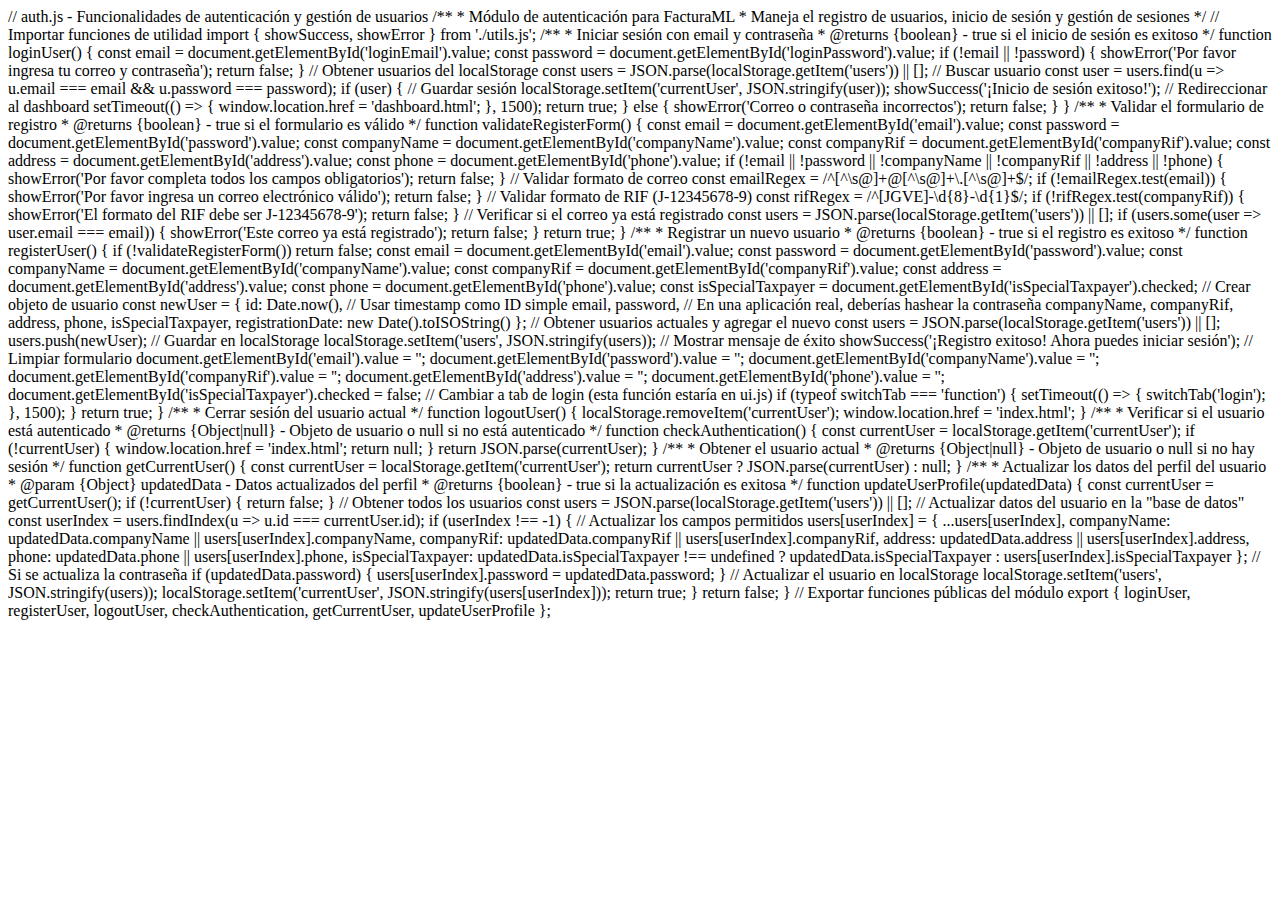
==== commit e25338e3: "Update index.html" ====
--- a/index.html
+++ b/index.html
@@ -1,380 +1,29 @@
 <!DOCTYPE html>
-<html lang="es">
-<head>
-    <meta charset="UTF-8">
-    <meta name="viewport" content="width=device-width, initial-scale=1.0">
-    <title>Facturador ML Venezuela - Registro</title>
-    <style>
-        body {
-            font-family: 'Segoe UI', Tahoma, Geneva, Verdana, sans-serif;
-            margin: 0;
-            padding: 0;
-            background-color: #f5f5f5;
-            color: #333;
-        }
-        .navbar {
-            background-color: #ffe600;
-            padding: 15px 20px;
-            display: flex;
-            justify-content: space-between;
-            align-items: center;
-            box-shadow: 0 2px 4px rgba(0,0,0,0.1);
-        }
-        .logo {
-            font-weight: bold;
-            font-size: 24px;
-            color: #333;
-        }
-        .container {
-            max-width: 500px;
-            margin: 40px auto;
-            padding: 20px;
-        }
-        .card {
-            background: white;
-            border-radius: 8px;
-            box-shadow: 0 2px 10px rgba(0,0,0,0.1);
-            padding: 30px;
-            margin-bottom: 20px;
-        }
-        .auth-logo {
-            text-align: center;
-            margin-bottom: 30px;
-        }
-        .auth-tabs {
-            display: flex;
-            margin-bottom: 30px;
-        }
-        .auth-tab {
-            flex: 1;
-            text-align: center;
-            padding: 15px;
-            cursor: pointer;
-            border-bottom: 2px solid #ddd;
-            transition: all 0.3s ease;
-        }
-        .auth-tab.active {
-            border-bottom: 2px solid #2968c8;
-            font-weight: bold;
-        }
-        .auth-form {
-            margin-top: 20px;
-        }
-        .form-group {
-            margin-bottom: 20px;
-        }
-        label {
-            display: block;
-            margin-bottom: 8px;
-            font-weight: 500;
-        }
-        input, select {
-            width: 100%;
-            padding: 12px;
-            border: 1px solid #ddd;
-            border-radius: 4px;
-            font-size: 16px;
-            box-sizing: border-box;
-        }
-        input:focus, select:focus {
-            outline: none;
-            border-color: #2968c8;
-        }
-        .btn {
-            background: #2968c8;
-            color: white;
-            border: none;
-            padding: 14px 20px;
-            border-radius: 4px;
-            cursor: pointer;
-            font-size: 16px;
-            width: 100%;
-            transition: background 0.3s ease;
-        }
-        .btn:hover {
-            background: #1d4f9e;
-        }
-        .text-center {
-            text-align: center;
-        }
-        .mt-4 {
-            margin-top: 20px;
-        }
-        .link {
-            color: #2968c8;
-            text-decoration: none;
-            cursor: pointer;
-        }
-        .link:hover {
-            text-decoration: underline;
-        }
-        .success-message {
-            background-color: #d4edda;
-            color: #155724;
-            padding: 15px;
-            border-radius: 4px;
-            margin-bottom: 20px;
-            text-align: center;
-            display: none;
-        }
-        .error-message {
-            background-color: #f8d7da;
-            color: #721c24;
-            padding: 15px;
-            border-radius: 4px;
-            margin-bottom: 20px;
-            text-align: center;
-            display: none;
-        }
-        .checkbox-group {
-            display: flex;
-            align-items: center;
-            margin-bottom: 15px;
-        }
-        .checkbox-group input {
-            width: auto;
-            margin-right: 10px;
-        }
-    </style>
-</head>
-<body>
-    <div class="navbar">
-        <div class="logo">FacturaML</div>
-    </div>
-    
-    <div class="container">
-        <div class="success-message" id="successMessage"></div>
-        <div class="error-message" id="errorMessage"></div>
-        
-        <div class="card">
-            <div class="auth-logo">
-                <div class="logo">FacturaML</div>
-            </div>
-            
-            <div class="auth-tabs">
-                <div class="auth-tab" id="loginTab">Iniciar Sesión</div>
-                <div class="auth-tab active" id="registerTab">Registrarse</div>
-            </div>
-            
-            <!-- Formulario de Registro -->
-            <div class="auth-form" id="registerForm">
-                <div class="form-group">
-                    <label for="email">Correo Electrónico*</label>
-                    <input type="email" id="email" placeholder="ejemplo@correo.com" required>
-                </div>
-                
-                <div class="form-group">
-                    <label for="password">Contraseña*</label>
-                    <input type="password" id="password" required>
-                </div>
-                
-                <div class="form-group">
-                    <label for="companyName">Nombre o Razón Social*</label>
-                    <input type="text" id="companyName" placeholder="Ej: Mi Empresa, C.A." required>
-                </div>
-                
-                <div class="form-group">
-                    <label for="companyRif">RIF*</label>
-                    <input type="text" id="companyRif" placeholder="Ej: J-12345678-9" required>
-                </div>
-                
-                <div class="form-group">
-                    <label for="address">Dirección Fiscal*</label>
-                    <input type="text" id="address" placeholder="Dirección completa">
-                </div>
-                
-                <div class="form-group">
-                    <label for="phone">Teléfono de Contacto*</label>
-                    <input type="text" id="phone" placeholder="Ej: 0414-1234567">
-                </div>
-                
-                <div class="checkbox-group">
-                    <input type="checkbox" id="isSpecialTaxpayer">
-                    <label for="isSpecialTaxpayer">Soy Contribuyente Especial</label>
-                </div>
-                
-                <button class="btn" id="registerButton">Crear Cuenta</button>
-                
-                <div class="text-center mt-4">
-                    <p>¿Ya tienes cuenta? <span class="link" id="showLoginLink">Inicia Sesión</span></p>
-                </div>
-            </div>
-            
-            <!-- Formulario de Login -->
-            <div class="auth-form" id="loginForm" style="display: none;">
-                <div class="form-group">
-                    <label for="loginEmail">Correo Electrónico</label>
-                    <input type="email" id="loginEmail" placeholder="ejemplo@correo.com">
-                </div>
-                
-                <div class="form-group">
-                    <label for="loginPassword">Contraseña</label>
-                    <input type="password" id="loginPassword">
-                </div>
-                
-                <button class="btn" id="loginButton">Iniciar Sesión</button>
-                
-                <div class="text-center mt-4">
-                    <p>¿No tienes cuenta? <span class="link" id="showRegisterLink">Regístrate</span></p>
-                </div>
-            </div>
-        </div>
-    </div>
-
-    <script>
-        // Almacenamiento local para usuarios (simulando una base de datos)
-        // Se accede directamente al localStorage para persistir los datos
-        let users = JSON.parse(localStorage.getItem('users')) || [];
-        
-        // Referencias a elementos del DOM
-        const loginTab = document.getElementById('loginTab');
-        const registerTab = document.getElementById('registerTab');
-        const loginForm = document.getElementById('loginForm');
-        const registerForm = document.getElementById('registerForm');
-        const showLoginLink = document.getElementById('showLoginLink');
-        const showRegisterLink = document.getElementById('showRegisterLink');
-        const registerButton = document.getElementById('registerButton');
-        const loginButton = document.getElementById('loginButton');
-        const successMessage = document.getElementById('successMessage');
-        const errorMessage = document.getElementById('errorMessage');
-        
-        // Función para cambiar entre tabs
-        function switchTab(tab) {
-            if (tab === 'login') {
-                loginTab.classList.add('active');
-                registerTab.classList.remove('active');
-                loginForm.style.display = 'block';
-                registerForm.style.display = 'none';
-            } else {
-                registerTab.classList.add('active');
-                loginTab.classList.remove('active');
-                registerForm.style.display = 'block';
-                loginForm.style.display = 'none';
-            }
-            
-            // Ocultar mensajes al cambiar de tab
-            successMessage.style.display = 'none';
-            errorMessage.style.display = 'none';
-        }
-        
-        // Función para mostrar mensaje de éxito
-        function showSuccess(message) {
-            successMessage.textContent = message;
-            successMessage.style.display = 'block';
-            errorMessage.style.display = 'none';
-            
-            // Ocultar después de 3 segundos
-            setTimeout(() => {
-                successMessage.style.display = 'none';
-            }, 3000);
-        }
-        
-        // Función para mostrar mensaje de error
-        function showError(message) {
-            errorMessage.textContent = message;
-            errorMessage.style.display = 'block';
-            successMessage.style.display = 'none';
-            
-            // Ocultar después de 3 segundos
-            setTimeout(() => {
-                errorMessage.style.display = 'none';
-            }, 3000);
-        }
-        
-        // Función para validar formulario de registro
-        function validateRegisterForm() {
-            const email = document.getElementById('email').value;
-            const password = document.getElementById('password').value;
-            const companyName = document.getElementById('companyName').value;
-            const companyRif = document.getElementById('companyRif').value;
-            const address = document.getElementById('address').value;
-            const phone = document.getElementById('phone').value;
-            
-            if (!email || !password || !companyName || !companyRif || !address || !phone) {
-                showError('Por favor completa todos los campos obligatorios');
-                return false;
-            }
-            
-            // Validar formato de correo
-            const emailRegex = /^[^\s@]+@[^\s@]+\.[^\s@]+$/;
-            if (!emailRegex.test(email)) {
-                showError('Por favor ingresa un correo electrónico válido');
-                return false;
-            }
-            
-            // Validar formato de RIF (J-12345678-9)
-            const rifRegex = /^[JGVE]-\d{8}-\d{1}$/;
-            if (!rifRegex.test(companyRif)) {
-                showError('El formato del RIF debe ser J-12345678-9');
-                return false;
-            }
-            
-            // Verificar si el correo ya está registrado
-            if (users.some(user => user.email === email)) {
-                showError('Este correo ya está registrado');
-                return false;
-            }
-            
-            return true;
-        }
-        
-        // Función para registrar usuario
-        function registerUser() {
-            if (!validateRegisterForm()) return;
-            
-            const email = document.getElementById('email').value;
-            const password = document.getElementById('password').value;
-            const companyName = document.getElementById('companyName').value;
-            const companyRif = document.getElementById('companyRif').value;
-            const address = document.getElementById('address').value;
-            const phone = document.getElementById('phone').value;
-            const isSpecialTaxpayer = document.getElementById('isSpecialTaxpayer').checked;
-            
-            // Crear objeto de usuario
-            const newUser = {
-                email,
-                password, // En una aplicación real, deberías hashear la contraseña
-                companyName,
-                companyRif,
-                address,
-                phone,
-                isSpecialTaxpayer,
-                registrationDate: new Date().toISOString()
-            };
-            
-            // Agregar a la lista de usuarios
-            users.push(newUser);
-            
-            // Guardar en localStorage
-            localStorage.setItem('users', JSON.stringify(users));
-            
-            // Mostrar mensaje de éxito
-            showSuccess('¡Registro exitoso! Ahora puedes iniciar sesión');
-            
-            // Limpiar formulario
-            document.getElementById('email').value = '';
-            document.getElementById('password').value = '';
-            document.getElementById('companyName').value = '';
-            document.getElementById('companyRif').value = '';
-            document.getElementById('address').value = '';
-            document.getElementById('phone').value = '';
-            document.getElementById('isSpecialTaxpayer').checked = false;
-            
-            // Cambiar a tab de login
-            setTimeout(() => {
-                switchTab('login');
-            }, 1500);
-        }
-        
-       // Función para iniciar sesión
+// auth.js - Funcionalidades de autenticación y gestión de usuarios
+
+/**
+ * Módulo de autenticación para FacturaML
+ * Maneja el registro de usuarios, inicio de sesión y gestión de sesiones
+ */
+
+// Importar funciones de utilidad
+import { showSuccess, showError } from './utils.js';
+
+/**
+ * Iniciar sesión con email y contraseña
+ * @returns {boolean} - true si el inicio de sesión es exitoso
+ */
 function loginUser() {
     const email = document.getElementById('loginEmail').value;
     const password = document.getElementById('loginPassword').value;
     
     if (!email || !password) {
         showError('Por favor ingresa tu correo y contraseña');
-        return;
-    }
+        return false;
+    }
+    
+    // Obtener usuarios del localStorage
+    const users = JSON.parse(localStorage.getItem('users')) || [];
     
     // Buscar usuario
     const user = users.find(u => u.email === email && u.password === password);
@@ -388,33 +37,194 @@
         setTimeout(() => {
             window.location.href = 'dashboard.html';
         }, 1500);
+        return true;
     } else {
         showError('Correo o contraseña incorrectos');
-    }
-}
-        
-        // Eventos para cambiar entre tabs
-        loginTab.addEventListener('click', () => switchTab('login'));
-        registerTab.addEventListener('click', () => switchTab('register'));
-        showLoginLink.addEventListener('click', () => switchTab('login'));
-        showRegisterLink.addEventListener('click', () => switchTab('register'));
-        
-        // Eventos para botones de acción
-        registerButton.addEventListener('click', registerUser);
-        loginButton.addEventListener('click', loginUser);
-        
-        // Evento para permitir envío con Enter
-        document.querySelectorAll('input').forEach(input => {
-            input.addEventListener('keypress', function(e) {
-                if (e.key === 'Enter') {
-                    if (loginForm.style.display === 'block') {
-                        loginUser();
-                    } else {
-                        registerUser();
-                    }
-                }
-            });
-        });
-    </script>
-</body>
-</html>
+        return false;
+    }
+}
+
+/**
+ * Validar el formulario de registro
+ * @returns {boolean} - true si el formulario es válido
+ */
+function validateRegisterForm() {
+    const email = document.getElementById('email').value;
+    const password = document.getElementById('password').value;
+    const companyName = document.getElementById('companyName').value;
+    const companyRif = document.getElementById('companyRif').value;
+    const address = document.getElementById('address').value;
+    const phone = document.getElementById('phone').value;
+    
+    if (!email || !password || !companyName || !companyRif || !address || !phone) {
+        showError('Por favor completa todos los campos obligatorios');
+        return false;
+    }
+    
+    // Validar formato de correo
+    const emailRegex = /^[^\s@]+@[^\s@]+\.[^\s@]+$/;
+    if (!emailRegex.test(email)) {
+        showError('Por favor ingresa un correo electrónico válido');
+        return false;
+    }
+    
+    // Validar formato de RIF (J-12345678-9)
+    const rifRegex = /^[JGVE]-\d{8}-\d{1}$/;
+    if (!rifRegex.test(companyRif)) {
+        showError('El formato del RIF debe ser J-12345678-9');
+        return false;
+    }
+    
+    // Verificar si el correo ya está registrado
+    const users = JSON.parse(localStorage.getItem('users')) || [];
+    if (users.some(user => user.email === email)) {
+        showError('Este correo ya está registrado');
+        return false;
+    }
+    
+    return true;
+}
+
+/**
+ * Registrar un nuevo usuario
+ * @returns {boolean} - true si el registro es exitoso
+ */
+function registerUser() {
+    if (!validateRegisterForm()) return false;
+    
+    const email = document.getElementById('email').value;
+    const password = document.getElementById('password').value;
+    const companyName = document.getElementById('companyName').value;
+    const companyRif = document.getElementById('companyRif').value;
+    const address = document.getElementById('address').value;
+    const phone = document.getElementById('phone').value;
+    const isSpecialTaxpayer = document.getElementById('isSpecialTaxpayer').checked;
+    
+    // Crear objeto de usuario
+    const newUser = {
+        id: Date.now(), // Usar timestamp como ID simple
+        email,
+        password, // En una aplicación real, deberías hashear la contraseña
+        companyName,
+        companyRif,
+        address,
+        phone,
+        isSpecialTaxpayer,
+        registrationDate: new Date().toISOString()
+    };
+    
+    // Obtener usuarios actuales y agregar el nuevo
+    const users = JSON.parse(localStorage.getItem('users')) || [];
+    users.push(newUser);
+    
+    // Guardar en localStorage
+    localStorage.setItem('users', JSON.stringify(users));
+    
+    // Mostrar mensaje de éxito
+    showSuccess('¡Registro exitoso! Ahora puedes iniciar sesión');
+    
+    // Limpiar formulario
+    document.getElementById('email').value = '';
+    document.getElementById('password').value = '';
+    document.getElementById('companyName').value = '';
+    document.getElementById('companyRif').value = '';
+    document.getElementById('address').value = '';
+    document.getElementById('phone').value = '';
+    document.getElementById('isSpecialTaxpayer').checked = false;
+    
+    // Cambiar a tab de login (esta función estaría en ui.js)
+    if (typeof switchTab === 'function') {
+        setTimeout(() => {
+            switchTab('login');
+        }, 1500);
+    }
+    
+    return true;
+}
+
+/**
+ * Cerrar sesión del usuario actual
+ */
+function logoutUser() {
+    localStorage.removeItem('currentUser');
+    window.location.href = 'index.html';
+}
+
+/**
+ * Verificar si el usuario está autenticado
+ * @returns {Object|null} - Objeto de usuario o null si no está autenticado
+ */
+function checkAuthentication() {
+    const currentUser = localStorage.getItem('currentUser');
+    
+    if (!currentUser) {
+        window.location.href = 'index.html';
+        return null;
+    }
+    
+    return JSON.parse(currentUser);
+}
+
+/**
+ * Obtener el usuario actual
+ * @returns {Object|null} - Objeto de usuario o null si no hay sesión
+ */
+function getCurrentUser() {
+    const currentUser = localStorage.getItem('currentUser');
+    return currentUser ? JSON.parse(currentUser) : null;
+}
+
+/**
+ * Actualizar los datos del perfil del usuario
+ * @param {Object} updatedData - Datos actualizados del perfil
+ * @returns {boolean} - true si la actualización es exitosa
+ */
+function updateUserProfile(updatedData) {
+    const currentUser = getCurrentUser();
+    
+    if (!currentUser) {
+        return false;
+    }
+    
+    // Obtener todos los usuarios
+    const users = JSON.parse(localStorage.getItem('users')) || [];
+    
+    // Actualizar datos del usuario en la "base de datos"
+    const userIndex = users.findIndex(u => u.id === currentUser.id);
+    
+    if (userIndex !== -1) {
+        // Actualizar los campos permitidos
+        users[userIndex] = {
+            ...users[userIndex],
+            companyName: updatedData.companyName || users[userIndex].companyName,
+            companyRif: updatedData.companyRif || users[userIndex].companyRif,
+            address: updatedData.address || users[userIndex].address,
+            phone: updatedData.phone || users[userIndex].phone,
+            isSpecialTaxpayer: updatedData.isSpecialTaxpayer !== undefined ? 
+                updatedData.isSpecialTaxpayer : users[userIndex].isSpecialTaxpayer
+        };
+        
+        // Si se actualiza la contraseña
+        if (updatedData.password) {
+            users[userIndex].password = updatedData.password;
+        }
+        
+        // Actualizar el usuario en localStorage
+        localStorage.setItem('users', JSON.stringify(users));
+        localStorage.setItem('currentUser', JSON.stringify(users[userIndex]));
+        
+        return true;
+    }
+    
+    return false;
+}
+
+// Exportar funciones públicas del módulo
+export {
+    loginUser,
+    registerUser,
+    logoutUser,
+    checkAuthentication,
+    getCurrentUser,
+    updateUserProfile
+};
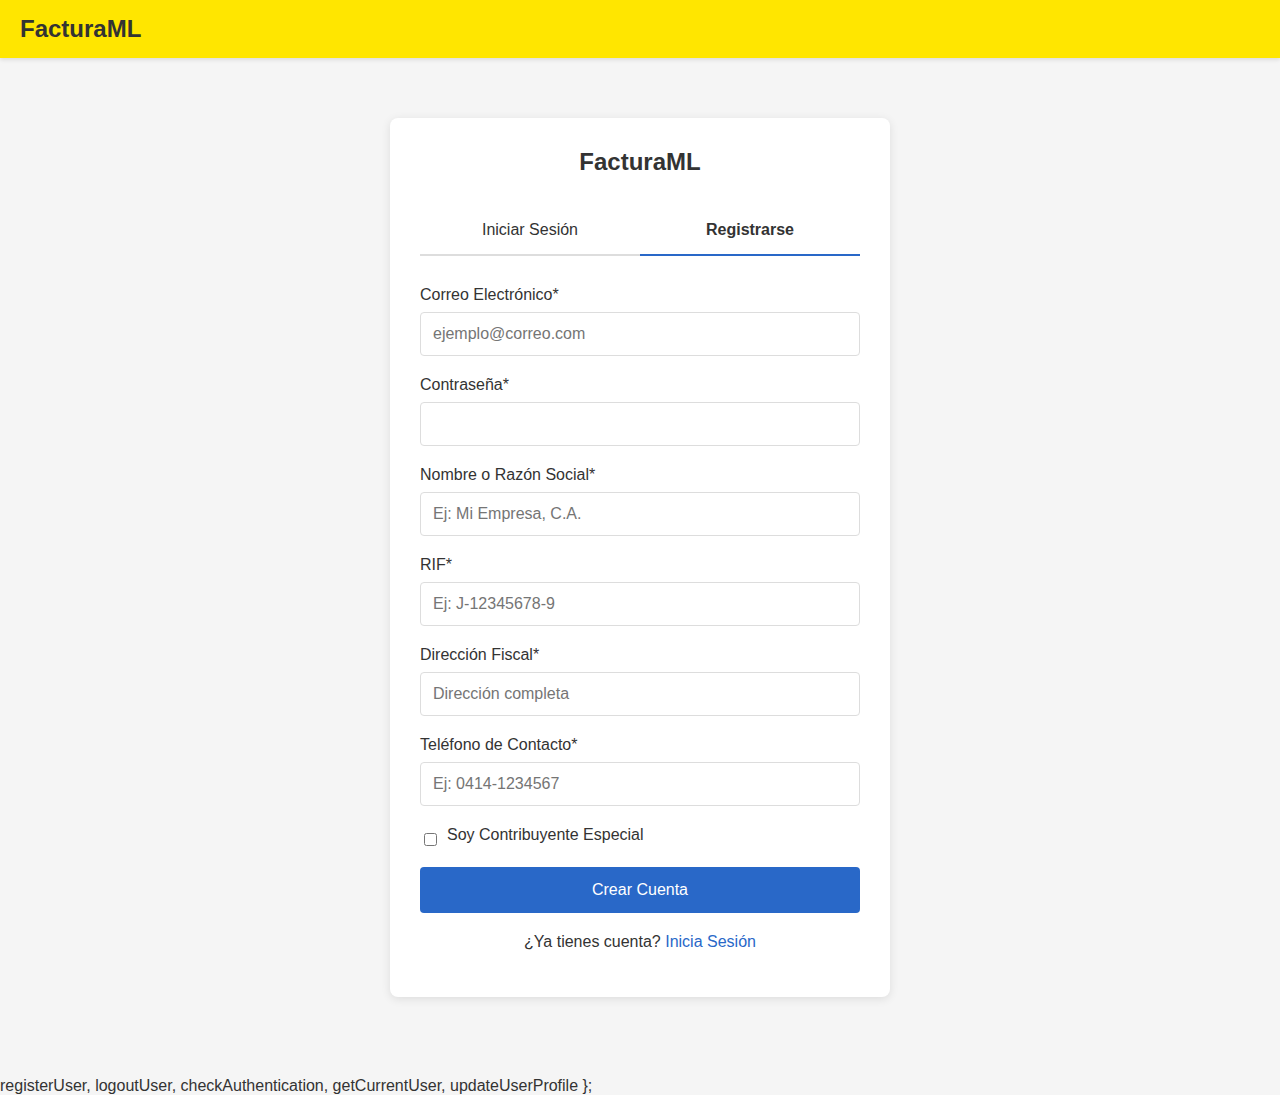
==== commit dcc1fa2f: "Update index.html" ====
--- a/index.html
+++ b/index.html
@@ -1,29 +1,380 @@
 <!DOCTYPE html>
-// auth.js - Funcionalidades de autenticación y gestión de usuarios
+<html lang="es">
+<head>
+    <meta charset="UTF-8">
+    <meta name="viewport" content="width=device-width, initial-scale=1.0">
+    <title>Facturador ML Venezuela - Registro</title>
+    <style>
+        body {
+            font-family: 'Segoe UI', Tahoma, Geneva, Verdana, sans-serif;
+            margin: 0;
+            padding: 0;
+            background-color: #f5f5f5;
+            color: #333;
+        }
+        .navbar {
+            background-color: #ffe600;
+            padding: 15px 20px;
+            display: flex;
+            justify-content: space-between;
+            align-items: center;
+            box-shadow: 0 2px 4px rgba(0,0,0,0.1);
+        }
+        .logo {
+            font-weight: bold;
+            font-size: 24px;
+            color: #333;
+        }
+        .container {
+            max-width: 500px;
+            margin: 40px auto;
+            padding: 20px;
+        }
+        .card {
+            background: white;
+            border-radius: 8px;
+            box-shadow: 0 2px 10px rgba(0,0,0,0.1);
+            padding: 30px;
+            margin-bottom: 20px;
+        }
+        .auth-logo {
+            text-align: center;
+            margin-bottom: 30px;
+        }
+        .auth-tabs {
+            display: flex;
+            margin-bottom: 30px;
+        }
+        .auth-tab {
+            flex: 1;
+            text-align: center;
+            padding: 15px;
+            cursor: pointer;
+            border-bottom: 2px solid #ddd;
+            transition: all 0.3s ease;
+        }
+        .auth-tab.active {
+            border-bottom: 2px solid #2968c8;
+            font-weight: bold;
+        }
+        .auth-form {
+            margin-top: 20px;
+        }
+        .form-group {
+            margin-bottom: 20px;
+        }
+        label {
+            display: block;
+            margin-bottom: 8px;
+            font-weight: 500;
+        }
+        input, select {
+            width: 100%;
+            padding: 12px;
+            border: 1px solid #ddd;
+            border-radius: 4px;
+            font-size: 16px;
+            box-sizing: border-box;
+        }
+        input:focus, select:focus {
+            outline: none;
+            border-color: #2968c8;
+        }
+        .btn {
+            background: #2968c8;
+            color: white;
+            border: none;
+            padding: 14px 20px;
+            border-radius: 4px;
+            cursor: pointer;
+            font-size: 16px;
+            width: 100%;
+            transition: background 0.3s ease;
+        }
+        .btn:hover {
+            background: #1d4f9e;
+        }
+        .text-center {
+            text-align: center;
+        }
+        .mt-4 {
+            margin-top: 20px;
+        }
+        .link {
+            color: #2968c8;
+            text-decoration: none;
+            cursor: pointer;
+        }
+        .link:hover {
+            text-decoration: underline;
+        }
+        .success-message {
+            background-color: #d4edda;
+            color: #155724;
+            padding: 15px;
+            border-radius: 4px;
+            margin-bottom: 20px;
+            text-align: center;
+            display: none;
+        }
+        .error-message {
+            background-color: #f8d7da;
+            color: #721c24;
+            padding: 15px;
+            border-radius: 4px;
+            margin-bottom: 20px;
+            text-align: center;
+            display: none;
+        }
+        .checkbox-group {
+            display: flex;
+            align-items: center;
+            margin-bottom: 15px;
+        }
+        .checkbox-group input {
+            width: auto;
+            margin-right: 10px;
+        }
+    </style>
+</head>
+<body>
+    <div class="navbar">
+        <div class="logo">FacturaML</div>
+    </div>
+    
+    <div class="container">
+        <div class="success-message" id="successMessage"></div>
+        <div class="error-message" id="errorMessage"></div>
+        
+        <div class="card">
+            <div class="auth-logo">
+                <div class="logo">FacturaML</div>
+            </div>
+            
+            <div class="auth-tabs">
+                <div class="auth-tab" id="loginTab">Iniciar Sesión</div>
+                <div class="auth-tab active" id="registerTab">Registrarse</div>
+            </div>
+            
+            <!-- Formulario de Registro -->
+            <div class="auth-form" id="registerForm">
+                <div class="form-group">
+                    <label for="email">Correo Electrónico*</label>
+                    <input type="email" id="email" placeholder="ejemplo@correo.com" required>
+                </div>
+                
+                <div class="form-group">
+                    <label for="password">Contraseña*</label>
+                    <input type="password" id="password" required>
+                </div>
+                
+                <div class="form-group">
+                    <label for="companyName">Nombre o Razón Social*</label>
+                    <input type="text" id="companyName" placeholder="Ej: Mi Empresa, C.A." required>
+                </div>
+                
+                <div class="form-group">
+                    <label for="companyRif">RIF*</label>
+                    <input type="text" id="companyRif" placeholder="Ej: J-12345678-9" required>
+                </div>
+                
+                <div class="form-group">
+                    <label for="address">Dirección Fiscal*</label>
+                    <input type="text" id="address" placeholder="Dirección completa">
+                </div>
+                
+                <div class="form-group">
+                    <label for="phone">Teléfono de Contacto*</label>
+                    <input type="text" id="phone" placeholder="Ej: 0414-1234567">
+                </div>
+                
+                <div class="checkbox-group">
+                    <input type="checkbox" id="isSpecialTaxpayer">
+                    <label for="isSpecialTaxpayer">Soy Contribuyente Especial</label>
+                </div>
+                
+                <button class="btn" id="registerButton">Crear Cuenta</button>
+                
+                <div class="text-center mt-4">
+                    <p>¿Ya tienes cuenta? <span class="link" id="showLoginLink">Inicia Sesión</span></p>
+                </div>
+            </div>
+            
+            <!-- Formulario de Login -->
+            <div class="auth-form" id="loginForm" style="display: none;">
+                <div class="form-group">
+                    <label for="loginEmail">Correo Electrónico</label>
+                    <input type="email" id="loginEmail" placeholder="ejemplo@correo.com">
+                </div>
+                
+                <div class="form-group">
+                    <label for="loginPassword">Contraseña</label>
+                    <input type="password" id="loginPassword">
+                </div>
+                
+                <button class="btn" id="loginButton">Iniciar Sesión</button>
+                
+                <div class="text-center mt-4">
+                    <p>¿No tienes cuenta? <span class="link" id="showRegisterLink">Regístrate</span></p>
+                </div>
+            </div>
+        </div>
+    </div>
 
-/**
- * Módulo de autenticación para FacturaML
- * Maneja el registro de usuarios, inicio de sesión y gestión de sesiones
- */
-
-// Importar funciones de utilidad
-import { showSuccess, showError } from './utils.js';
-
-/**
- * Iniciar sesión con email y contraseña
- * @returns {boolean} - true si el inicio de sesión es exitoso
- */
+    <script>
+        // Almacenamiento local para usuarios (simulando una base de datos)
+        // Se accede directamente al localStorage para persistir los datos
+        let users = JSON.parse(localStorage.getItem('users')) || [];
+        
+        // Referencias a elementos del DOM
+        const loginTab = document.getElementById('loginTab');
+        const registerTab = document.getElementById('registerTab');
+        const loginForm = document.getElementById('loginForm');
+        const registerForm = document.getElementById('registerForm');
+        const showLoginLink = document.getElementById('showLoginLink');
+        const showRegisterLink = document.getElementById('showRegisterLink');
+        const registerButton = document.getElementById('registerButton');
+        const loginButton = document.getElementById('loginButton');
+        const successMessage = document.getElementById('successMessage');
+        const errorMessage = document.getElementById('errorMessage');
+        
+        // Función para cambiar entre tabs
+        function switchTab(tab) {
+            if (tab === 'login') {
+                loginTab.classList.add('active');
+                registerTab.classList.remove('active');
+                loginForm.style.display = 'block';
+                registerForm.style.display = 'none';
+            } else {
+                registerTab.classList.add('active');
+                loginTab.classList.remove('active');
+                registerForm.style.display = 'block';
+                loginForm.style.display = 'none';
+            }
+            
+            // Ocultar mensajes al cambiar de tab
+            successMessage.style.display = 'none';
+            errorMessage.style.display = 'none';
+        }
+        
+        // Función para mostrar mensaje de éxito
+        function showSuccess(message) {
+            successMessage.textContent = message;
+            successMessage.style.display = 'block';
+            errorMessage.style.display = 'none';
+            
+            // Ocultar después de 3 segundos
+            setTimeout(() => {
+                successMessage.style.display = 'none';
+            }, 3000);
+        }
+        
+        // Función para mostrar mensaje de error
+        function showError(message) {
+            errorMessage.textContent = message;
+            errorMessage.style.display = 'block';
+            successMessage.style.display = 'none';
+            
+            // Ocultar después de 3 segundos
+            setTimeout(() => {
+                errorMessage.style.display = 'none';
+            }, 3000);
+        }
+        
+        // Función para validar formulario de registro
+        function validateRegisterForm() {
+            const email = document.getElementById('email').value;
+            const password = document.getElementById('password').value;
+            const companyName = document.getElementById('companyName').value;
+            const companyRif = document.getElementById('companyRif').value;
+            const address = document.getElementById('address').value;
+            const phone = document.getElementById('phone').value;
+            
+            if (!email || !password || !companyName || !companyRif || !address || !phone) {
+                showError('Por favor completa todos los campos obligatorios');
+                return false;
+            }
+            
+            // Validar formato de correo
+            const emailRegex = /^[^\s@]+@[^\s@]+\.[^\s@]+$/;
+            if (!emailRegex.test(email)) {
+                showError('Por favor ingresa un correo electrónico válido');
+                return false;
+            }
+            
+            // Validar formato de RIF (J-12345678-9)
+            const rifRegex = /^[JGVE]-\d{8}-\d{1}$/;
+            if (!rifRegex.test(companyRif)) {
+                showError('El formato del RIF debe ser J-12345678-9');
+                return false;
+            }
+            
+            // Verificar si el correo ya está registrado
+            if (users.some(user => user.email === email)) {
+                showError('Este correo ya está registrado');
+                return false;
+            }
+            
+            return true;
+        }
+        
+        // Función para registrar usuario
+        function registerUser() {
+            if (!validateRegisterForm()) return;
+            
+            const email = document.getElementById('email').value;
+            const password = document.getElementById('password').value;
+            const companyName = document.getElementById('companyName').value;
+            const companyRif = document.getElementById('companyRif').value;
+            const address = document.getElementById('address').value;
+            const phone = document.getElementById('phone').value;
+            const isSpecialTaxpayer = document.getElementById('isSpecialTaxpayer').checked;
+            
+            // Crear objeto de usuario
+            const newUser = {
+                email,
+                password, // En una aplicación real, deberías hashear la contraseña
+                companyName,
+                companyRif,
+                address,
+                phone,
+                isSpecialTaxpayer,
+                registrationDate: new Date().toISOString()
+            };
+            
+            // Agregar a la lista de usuarios
+            users.push(newUser);
+            
+            // Guardar en localStorage
+            localStorage.setItem('users', JSON.stringify(users));
+            
+            // Mostrar mensaje de éxito
+            showSuccess('¡Registro exitoso! Ahora puedes iniciar sesión');
+            
+            // Limpiar formulario
+            document.getElementById('email').value = '';
+            document.getElementById('password').value = '';
+            document.getElementById('companyName').value = '';
+            document.getElementById('companyRif').value = '';
+            document.getElementById('address').value = '';
+            document.getElementById('phone').value = '';
+            document.getElementById('isSpecialTaxpayer').checked = false;
+            
+            // Cambiar a tab de login
+            setTimeout(() => {
+                switchTab('login');
+            }, 1500);
+        }
+        
+       // Función para iniciar sesión
 function loginUser() {
     const email = document.getElementById('loginEmail').value;
     const password = document.getElementById('loginPassword').value;
     
     if (!email || !password) {
         showError('Por favor ingresa tu correo y contraseña');
-        return false;
+        return;
     }
-    
-    // Obtener usuarios del localStorage
-    const users = JSON.parse(localStorage.getItem('users')) || [];
     
     // Buscar usuario
     const user = users.find(u => u.email === email && u.password === password);
@@ -37,191 +388,36 @@
         setTimeout(() => {
             window.location.href = 'dashboard.html';
         }, 1500);
-        return true;
     } else {
         showError('Correo o contraseña incorrectos');
-        return false;
     }
 }
-
-/**
- * Validar el formulario de registro
- * @returns {boolean} - true si el formulario es válido
- */
-function validateRegisterForm() {
-    const email = document.getElementById('email').value;
-    const password = document.getElementById('password').value;
-    const companyName = document.getElementById('companyName').value;
-    const companyRif = document.getElementById('companyRif').value;
-    const address = document.getElementById('address').value;
-    const phone = document.getElementById('phone').value;
-    
-    if (!email || !password || !companyName || !companyRif || !address || !phone) {
-        showError('Por favor completa todos los campos obligatorios');
-        return false;
-    }
-    
-    // Validar formato de correo
-    const emailRegex = /^[^\s@]+@[^\s@]+\.[^\s@]+$/;
-    if (!emailRegex.test(email)) {
-        showError('Por favor ingresa un correo electrónico válido');
-        return false;
-    }
-    
-    // Validar formato de RIF (J-12345678-9)
-    const rifRegex = /^[JGVE]-\d{8}-\d{1}$/;
-    if (!rifRegex.test(companyRif)) {
-        showError('El formato del RIF debe ser J-12345678-9');
-        return false;
-    }
-    
-    // Verificar si el correo ya está registrado
-    const users = JSON.parse(localStorage.getItem('users')) || [];
-    if (users.some(user => user.email === email)) {
-        showError('Este correo ya está registrado');
-        return false;
-    }
-    
-    return true;
-}
-
-/**
- * Registrar un nuevo usuario
- * @returns {boolean} - true si el registro es exitoso
- */
-function registerUser() {
-    if (!validateRegisterForm()) return false;
-    
-    const email = document.getElementById('email').value;
-    const password = document.getElementById('password').value;
-    const companyName = document.getElementById('companyName').value;
-    const companyRif = document.getElementById('companyRif').value;
-    const address = document.getElementById('address').value;
-    const phone = document.getElementById('phone').value;
-    const isSpecialTaxpayer = document.getElementById('isSpecialTaxpayer').checked;
-    
-    // Crear objeto de usuario
-    const newUser = {
-        id: Date.now(), // Usar timestamp como ID simple
-        email,
-        password, // En una aplicación real, deberías hashear la contraseña
-        companyName,
-        companyRif,
-        address,
-        phone,
-        isSpecialTaxpayer,
-        registrationDate: new Date().toISOString()
-    };
-    
-    // Obtener usuarios actuales y agregar el nuevo
-    const users = JSON.parse(localStorage.getItem('users')) || [];
-    users.push(newUser);
-    
-    // Guardar en localStorage
-    localStorage.setItem('users', JSON.stringify(users));
-    
-    // Mostrar mensaje de éxito
-    showSuccess('¡Registro exitoso! Ahora puedes iniciar sesión');
-    
-    // Limpiar formulario
-    document.getElementById('email').value = '';
-    document.getElementById('password').value = '';
-    document.getElementById('companyName').value = '';
-    document.getElementById('companyRif').value = '';
-    document.getElementById('address').value = '';
-    document.getElementById('phone').value = '';
-    document.getElementById('isSpecialTaxpayer').checked = false;
-    
-    // Cambiar a tab de login (esta función estaría en ui.js)
-    if (typeof switchTab === 'function') {
-        setTimeout(() => {
-            switchTab('login');
-        }, 1500);
-    }
-    
-    return true;
-}
-
-/**
- * Cerrar sesión del usuario actual
- */
-function logoutUser() {
-    localStorage.removeItem('currentUser');
-    window.location.href = 'index.html';
-}
-
-/**
- * Verificar si el usuario está autenticado
- * @returns {Object|null} - Objeto de usuario o null si no está autenticado
- */
-function checkAuthentication() {
-    const currentUser = localStorage.getItem('currentUser');
-    
-    if (!currentUser) {
-        window.location.href = 'index.html';
-        return null;
-    }
-    
-    return JSON.parse(currentUser);
-}
-
-/**
- * Obtener el usuario actual
- * @returns {Object|null} - Objeto de usuario o null si no hay sesión
- */
-function getCurrentUser() {
-    const currentUser = localStorage.getItem('currentUser');
-    return currentUser ? JSON.parse(currentUser) : null;
-}
-
-/**
- * Actualizar los datos del perfil del usuario
- * @param {Object} updatedData - Datos actualizados del perfil
- * @returns {boolean} - true si la actualización es exitosa
- */
-function updateUserProfile(updatedData) {
-    const currentUser = getCurrentUser();
-    
-    if (!currentUser) {
-        return false;
-    }
-    
-    // Obtener todos los usuarios
-    const users = JSON.parse(localStorage.getItem('users')) || [];
-    
-    // Actualizar datos del usuario en la "base de datos"
-    const userIndex = users.findIndex(u => u.id === currentUser.id);
-    
-    if (userIndex !== -1) {
-        // Actualizar los campos permitidos
-        users[userIndex] = {
-            ...users[userIndex],
-            companyName: updatedData.companyName || users[userIndex].companyName,
-            companyRif: updatedData.companyRif || users[userIndex].companyRif,
-            address: updatedData.address || users[userIndex].address,
-            phone: updatedData.phone || users[userIndex].phone,
-            isSpecialTaxpayer: updatedData.isSpecialTaxpayer !== undefined ? 
-                updatedData.isSpecialTaxpayer : users[userIndex].isSpecialTaxpayer
-        };
-        
-        // Si se actualiza la contraseña
-        if (updatedData.password) {
-            users[userIndex].password = updatedData.password;
-        }
-        
-        // Actualizar el usuario en localStorage
-        localStorage.setItem('users', JSON.stringify(users));
-        localStorage.setItem('currentUser', JSON.stringify(users[userIndex]));
-        
-        return true;
-    }
-    
-    return false;
-}
-
-// Exportar funciones públicas del módulo
-export {
-    loginUser,
+        
+        // Eventos para cambiar entre tabs
+        loginTab.addEventListener('click', () => switchTab('login'));
+        registerTab.addEventListener('click', () => switchTab('register'));
+        showLoginLink.addEventListener('click', () => switchTab('login'));
+        showRegisterLink.addEventListener('click', () => switchTab('register'));
+        
+        // Eventos para botones de acción
+        registerButton.addEventListener('click', registerUser);
+        loginButton.addEventListener('click', loginUser);
+        
+        // Evento para permitir envío con Enter
+        document.querySelectorAll('input').forEach(input => {
+            input.addEventListener('keypress', function(e) {
+                if (e.key === 'Enter') {
+                    if (loginForm.style.display === 'block') {
+                        loginUser();
+                    } else {
+                        registerUser();
+                    }
+                }
+            });
+        });
+    </script>
+</body>
+</html>
     registerUser,
     logoutUser,
     checkAuthentication,
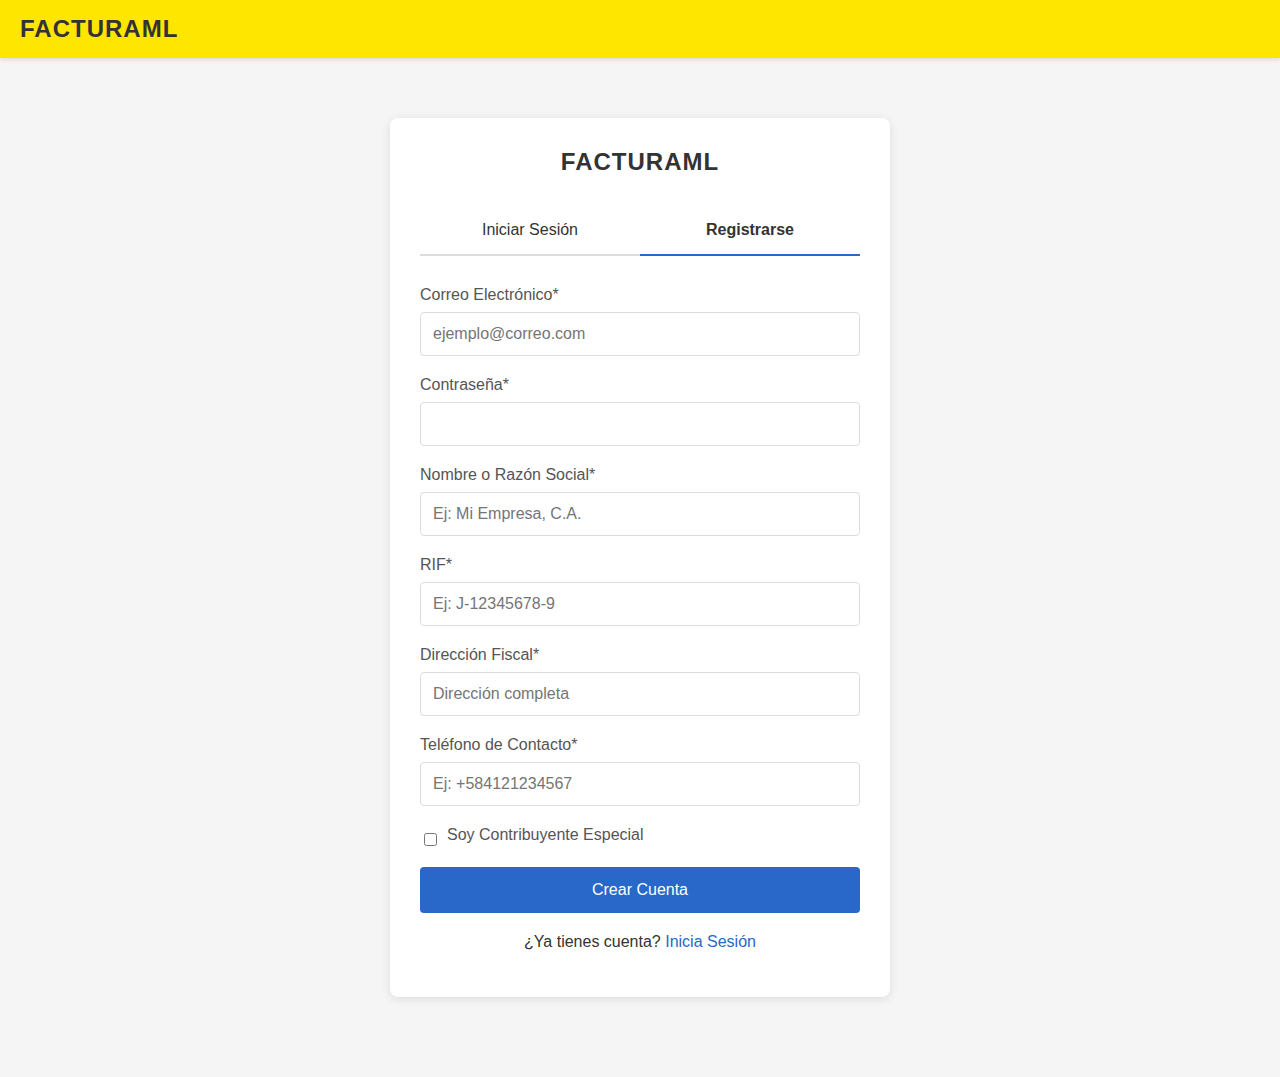
==== commit 610544a6: "Update index.html" ====
--- a/index.html
+++ b/index.html
@@ -3,7 +3,7 @@
 <head>
     <meta charset="UTF-8">
     <meta name="viewport" content="width=device-width, initial-scale=1.0">
-    <title>Facturador ML Venezuela - Registro</title>
+    <title>FacturaML - Registro e Inicio de Sesión</title>
     <style>
         body {
             font-family: 'Segoe UI', Tahoma, Geneva, Verdana, sans-serif;
@@ -24,6 +24,8 @@
             font-weight: bold;
             font-size: 24px;
             color: #333;
+            text-transform: uppercase;
+            letter-spacing: 1px;
         }
         .container {
             max-width: 500px;
@@ -67,6 +69,7 @@
             display: block;
             margin-bottom: 8px;
             font-weight: 500;
+            color: #555;
         }
         input, select {
             width: 100%;
@@ -79,6 +82,7 @@
         input:focus, select:focus {
             outline: none;
             border-color: #2968c8;
+            box-shadow: 0 0 5px rgba(41, 104, 200, 0.3);
         }
         .btn {
             background: #2968c8;
@@ -174,23 +178,23 @@
                 </div>
                 
                 <div class="form-group">
-                    <label for="companyRif">RIF*</label>
-                    <input type="text" id="companyRif" placeholder="Ej: J-12345678-9" required>
+                    <label for="rif">RIF*</label>
+                    <input type="text" id="rif" placeholder="Ej: J-12345678-9" required>
                 </div>
                 
                 <div class="form-group">
                     <label for="address">Dirección Fiscal*</label>
-                    <input type="text" id="address" placeholder="Dirección completa">
+                    <input type="text" id="address" placeholder="Dirección completa" required>
                 </div>
                 
                 <div class="form-group">
                     <label for="phone">Teléfono de Contacto*</label>
-                    <input type="text" id="phone" placeholder="Ej: 0414-1234567">
+                    <input type="text" id="phone" placeholder="Ej: +584121234567" required>
                 </div>
                 
                 <div class="checkbox-group">
-                    <input type="checkbox" id="isSpecialTaxpayer">
-                    <label for="isSpecialTaxpayer">Soy Contribuyente Especial</label>
+                    <input type="checkbox" id="isSpecialContributor">
+                    <label for="isSpecialContributor">Soy Contribuyente Especial</label>
                 </div>
                 
                 <button class="btn" id="registerButton">Crear Cuenta</button>
@@ -203,13 +207,13 @@
             <!-- Formulario de Login -->
             <div class="auth-form" id="loginForm" style="display: none;">
                 <div class="form-group">
-                    <label for="loginEmail">Correo Electrónico</label>
-                    <input type="email" id="loginEmail" placeholder="ejemplo@correo.com">
-                </div>
-                
-                <div class="form-group">
-                    <label for="loginPassword">Contraseña</label>
-                    <input type="password" id="loginPassword">
+                    <label for="loginEmail">Correo Electrónico*</label>
+                    <input type="email" id="loginEmail" placeholder="ejemplo@correo.com" required>
+                </div>
+                
+                <div class="form-group">
+                    <label for="loginPassword">Contraseña*</label>
+                    <input type="password" id="loginPassword" required>
                 </div>
                 
                 <button class="btn" id="loginButton">Iniciar Sesión</button>
@@ -222,10 +226,12 @@
     </div>
 
     <script>
-        // Almacenamiento local para usuarios (simulando una base de datos)
-        // Se accede directamente al localStorage para persistir los datos
+        // Reiniciar localStorage (eliminar usuarios y facturas)
+        localStorage.clear(); // Esto elimina todo, incluyendo users e invoices
+
+        // Almacenamiento local para usuarios
         let users = JSON.parse(localStorage.getItem('users')) || [];
-        
+
         // Referencias a elementos del DOM
         const loginTab = document.getElementById('loginTab');
         const registerTab = document.getElementById('registerTab');
@@ -237,7 +243,7 @@
         const loginButton = document.getElementById('loginButton');
         const successMessage = document.getElementById('successMessage');
         const errorMessage = document.getElementById('errorMessage');
-        
+
         // Función para cambiar entre tabs
         function switchTab(tab) {
             if (tab === 'login') {
@@ -251,158 +257,157 @@
                 registerForm.style.display = 'block';
                 loginForm.style.display = 'none';
             }
-            
-            // Ocultar mensajes al cambiar de tab
             successMessage.style.display = 'none';
             errorMessage.style.display = 'none';
         }
-        
+
         // Función para mostrar mensaje de éxito
         function showSuccess(message) {
             successMessage.textContent = message;
             successMessage.style.display = 'block';
             errorMessage.style.display = 'none';
-            
-            // Ocultar después de 3 segundos
-            setTimeout(() => {
-                successMessage.style.display = 'none';
-            }, 3000);
-        }
-        
+            setTimeout(() => successMessage.style.display = 'none', 3000);
+        }
+
         // Función para mostrar mensaje de error
         function showError(message) {
             errorMessage.textContent = message;
             errorMessage.style.display = 'block';
             successMessage.style.display = 'none';
-            
-            // Ocultar después de 3 segundos
-            setTimeout(() => {
-                errorMessage.style.display = 'none';
-            }, 3000);
-        }
-        
+            setTimeout(() => errorMessage.style.display = 'none', 3000);
+        }
+
         // Función para validar formulario de registro
         function validateRegisterForm() {
-            const email = document.getElementById('email').value;
-            const password = document.getElementById('password').value;
-            const companyName = document.getElementById('companyName').value;
-            const companyRif = document.getElementById('companyRif').value;
-            const address = document.getElementById('address').value;
-            const phone = document.getElementById('phone').value;
-            
-            if (!email || !password || !companyName || !companyRif || !address || !phone) {
-                showError('Por favor completa todos los campos obligatorios');
+            const email = document.getElementById('email').value.trim();
+            const password = document.getElementById('password').value.trim();
+            const companyName = document.getElementById('companyName').value.trim();
+            const rif = document.getElementById('rif').value.trim().toUpperCase();
+            const address = document.getElementById('address').value.trim();
+            const phone = document.getElementById('phone').value.trim();
+
+            if (!email || !password || !companyName || !rif || !address || !phone) {
+                showError('Por favor completa todos los campos obligatorios.');
                 return false;
             }
-            
+
             // Validar formato de correo
             const emailRegex = /^[^\s@]+@[^\s@]+\.[^\s@]+$/;
             if (!emailRegex.test(email)) {
-                showError('Por favor ingresa un correo electrónico válido');
+                showError('Por favor ingresa un correo electrónico válido.');
                 return false;
             }
-            
-            // Validar formato de RIF (J-12345678-9)
-            const rifRegex = /^[JGVE]-\d{8}-\d{1}$/;
-            if (!rifRegex.test(companyRif)) {
-                showError('El formato del RIF debe ser J-12345678-9');
+
+            // Validar formato de RIF (J-12345678-9, V-12345678, etc.)
+            const rifRegex = /^[VEJPG]-[0-9]{8}-[0-9]$/;
+            if (!rifRegex.test(rif)) {
+                showError('El formato del RIF debe ser J-12345678-9 (o V/E/P/G seguido de 8 dígitos y 1 dígito).');
                 return false;
             }
-            
+
+            // Validar formato de teléfono (ej. +584121234567)
+            const phoneRegex = /^(\+58|0)[0-9]{10}$/;
+            if (!phoneRegex.test(phone)) {
+                showError('El teléfono debe tener un formato válido, ej. +584121234567.');
+                return false;
+            }
+
             // Verificar si el correo ya está registrado
             if (users.some(user => user.email === email)) {
-                showError('Este correo ya está registrado');
+                showError('Este correo ya está registrado.');
                 return false;
             }
-            
+
             return true;
         }
-        
+
         // Función para registrar usuario
         function registerUser() {
             if (!validateRegisterForm()) return;
-            
-            const email = document.getElementById('email').value;
-            const password = document.getElementById('password').value;
-            const companyName = document.getElementById('companyName').value;
-            const companyRif = document.getElementById('companyRif').value;
-            const address = document.getElementById('address').value;
-            const phone = document.getElementById('phone').value;
-            const isSpecialTaxpayer = document.getElementById('isSpecialTaxpayer').checked;
-            
+
+            const email = document.getElementById('email').value.trim();
+            const password = document.getElementById('password').value.trim();
+            const companyName = document.getElementById('companyName').value.trim();
+            const rif = document.getElementById('rif').value.trim().toUpperCase();
+            const address = document.getElementById('address').value.trim();
+            const phone = document.getElementById('phone').value.trim();
+            const isSpecialContributor = document.getElementById('isSpecialContributor').checked;
+
             // Crear objeto de usuario
             const newUser = {
                 email,
-                password, // En una aplicación real, deberías hashear la contraseña
+                password, // Nota: En producción, hashea la contraseña
                 companyName,
-                companyRif,
+                rif,
                 address,
                 phone,
-                isSpecialTaxpayer,
+                isSpecialContributor,
                 registrationDate: new Date().toISOString()
             };
-            
+
             // Agregar a la lista de usuarios
             users.push(newUser);
-            
-            // Guardar en localStorage
             localStorage.setItem('users', JSON.stringify(users));
-            
+
             // Mostrar mensaje de éxito
-            showSuccess('¡Registro exitoso! Ahora puedes iniciar sesión');
+            showSuccess('¡Registro exitoso! Ahora puedes iniciar sesión.');
             
             // Limpiar formulario
             document.getElementById('email').value = '';
             document.getElementById('password').value = '';
             document.getElementById('companyName').value = '';
-            document.getElementById('companyRif').value = '';
+            document.getElementById('rif').value = '';
             document.getElementById('address').value = '';
             document.getElementById('phone').value = '';
-            document.getElementById('isSpecialTaxpayer').checked = false;
-            
+            document.getElementById('isSpecialContributor').checked = false;
+
             // Cambiar a tab de login
-            setTimeout(() => {
-                switchTab('login');
-            }, 1500);
-        }
-        
-       // Función para iniciar sesión
-function loginUser() {
-    const email = document.getElementById('loginEmail').value;
-    const password = document.getElementById('loginPassword').value;
-    
-    if (!email || !password) {
-        showError('Por favor ingresa tu correo y contraseña');
-        return;
-    }
-    
-    // Buscar usuario
-    const user = users.find(u => u.email === email && u.password === password);
-    
-    if (user) {
-        // Guardar sesión
-        localStorage.setItem('currentUser', JSON.stringify(user));
-        showSuccess('¡Inicio de sesión exitoso!');
-        
-        // Redireccionar al dashboard
-        setTimeout(() => {
-            window.location.href = 'dashboard.html';
-        }, 1500);
-    } else {
-        showError('Correo o contraseña incorrectos');
-    }
-}
-        
+            setTimeout(() => switchTab('login'), 1500);
+        }
+
+        // Función para iniciar sesión
+        function loginUser() {
+            const email = document.getElementById('loginEmail').value.trim();
+            const password = document.getElementById('loginPassword').value.trim();
+
+            if (!email || !password) {
+                showError('Por favor ingresa tu correo y contraseña.');
+                return;
+            }
+
+            // Buscar usuario
+            const user = users.find(u => u.email === email && u.password === password);
+
+            if (user) {
+                // Guardar sesión con estructura consistente
+                const currentUser = {
+                    email: user.email,
+                    companyName: user.companyName,
+                    rif: user.rif,
+                    address: user.address,
+                    phone: user.phone,
+                    isSpecialContributor: user.isSpecialContributor
+                };
+                localStorage.setItem('currentUser', JSON.stringify(currentUser));
+                showSuccess('¡Inicio de sesión exitoso! Redirigiendo...');
+
+                // Redireccionar al dashboard
+                setTimeout(() => window.location.href = 'dashboard.html', 1500);
+            } else {
+                showError('Correo o contraseña incorrectos.');
+            }
+        }
+
         // Eventos para cambiar entre tabs
         loginTab.addEventListener('click', () => switchTab('login'));
         registerTab.addEventListener('click', () => switchTab('register'));
         showLoginLink.addEventListener('click', () => switchTab('login'));
         showRegisterLink.addEventListener('click', () => switchTab('register'));
-        
+
         // Eventos para botones de acción
         registerButton.addEventListener('click', registerUser);
         loginButton.addEventListener('click', loginUser);
-        
+
         // Evento para permitir envío con Enter
         document.querySelectorAll('input').forEach(input => {
             input.addEventListener('keypress', function(e) {
@@ -418,9 +423,3 @@
     </script>
 </body>
 </html>
-    registerUser,
-    logoutUser,
-    checkAuthentication,
-    getCurrentUser,
-    updateUserProfile
-};
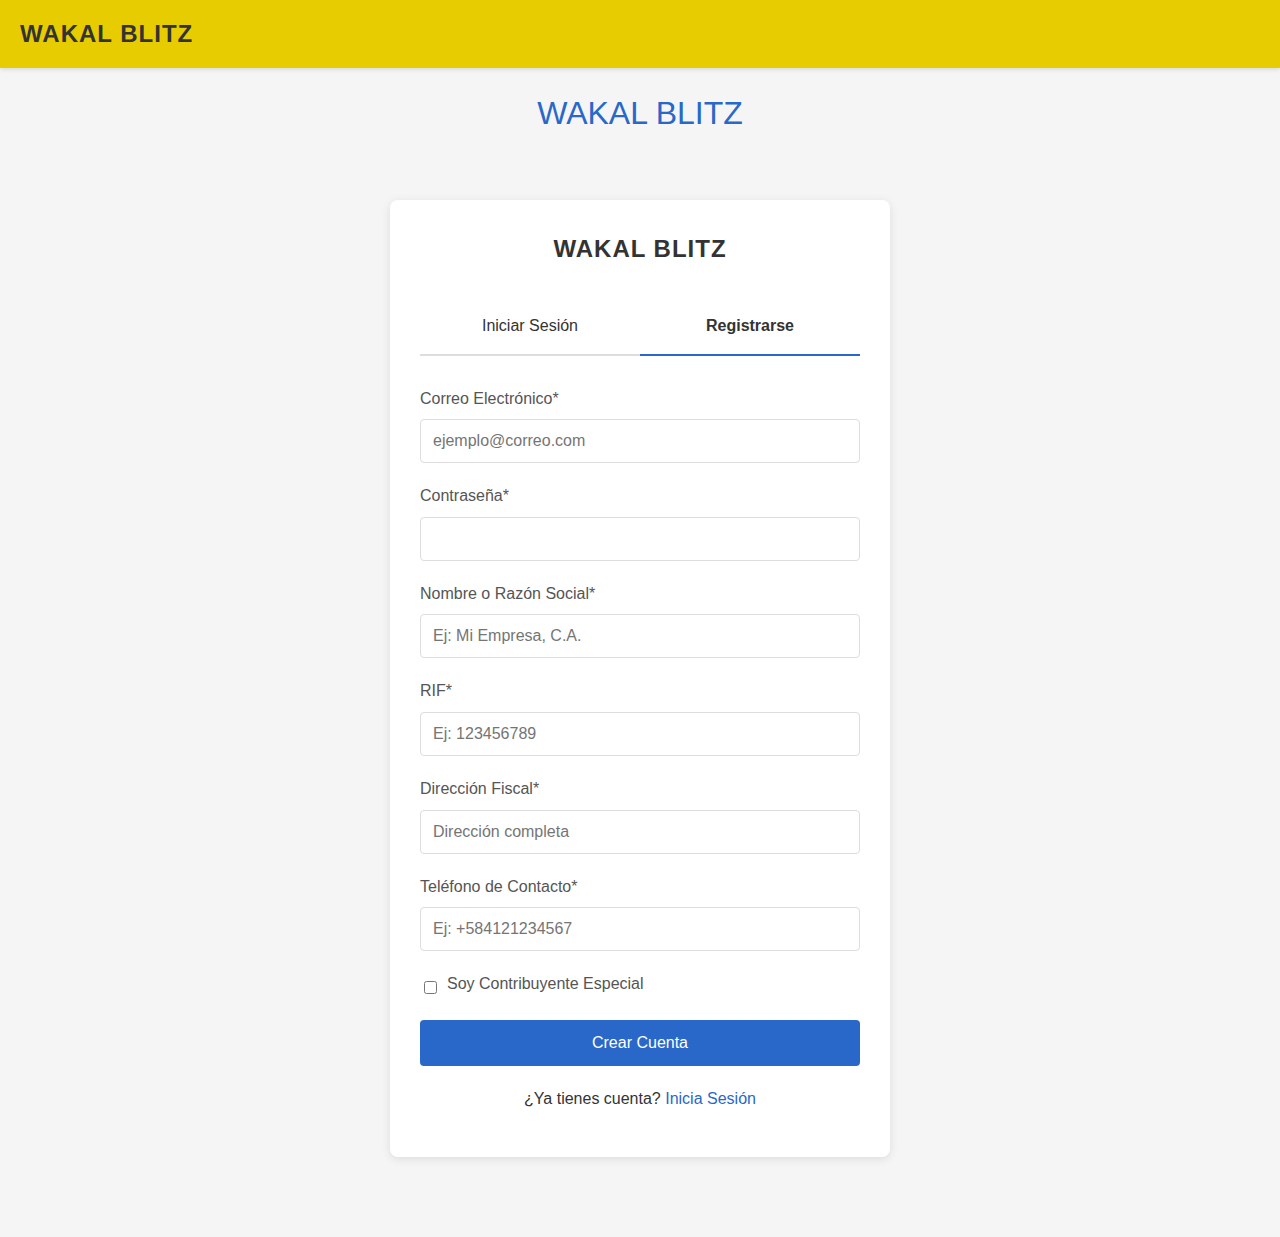
==== commit a2de8abf: "Update index.html" ====
--- a/index.html
+++ b/index.html
@@ -3,7 +3,7 @@
 <head>
     <meta charset="UTF-8">
     <meta name="viewport" content="width=device-width, initial-scale=1.0">
-    <title>FacturaML - Registro e Inicio de Sesión</title>
+    <title>Wakal Blitz - Registro e Inicio de Sesión</title>
     <style>
         body {
             font-family: 'Segoe UI', Tahoma, Geneva, Verdana, sans-serif;
@@ -11,6 +11,12 @@
             padding: 0;
             background-color: #f5f5f5;
             color: #333;
+            line-height: 1.6;
+            transition: background-color 0.3s, color 0.3s;
+        }
+        body.dark-theme {
+            background-color: #333;
+            color: #f5f5f5;
         }
         .navbar {
             background-color: #ffe600;
@@ -18,7 +24,11 @@
             display: flex;
             justify-content: space-between;
             align-items: center;
-            box-shadow: 0 2px 4px rgba(0,0,0,0.1);
+            box-shadow: 0 2px 4px rgba(0, 0, 0, 0.1);
+            transition: background-color 0.3s ease;
+        }
+        .navbar:hover {
+            background-color: #e6cc00;
         }
         .logo {
             font-weight: bold;
@@ -27,6 +37,19 @@
             text-transform: uppercase;
             letter-spacing: 1px;
         }
+        .dark-theme .logo {
+            color: #333; /* Mantener legible en modo oscuro */
+        }
+        .main-title {
+            text-align: center;
+            font-size: 32px;
+            margin: 20px 0;
+            color: #2968c8;
+            text-transform: uppercase;
+        }
+        .dark-theme .main-title {
+            color: #4a90e2;
+        }
         .container {
             max-width: 500px;
             margin: 40px auto;
@@ -35,9 +58,14 @@
         .card {
             background: white;
             border-radius: 8px;
-            box-shadow: 0 2px 10px rgba(0,0,0,0.1);
+            box-shadow: 0 2px 10px rgba(0, 0, 0, 0.1);
             padding: 30px;
             margin-bottom: 20px;
+            transition: box-shadow 0.3s ease;
+        }
+        .dark-theme .card {
+            background: #444;
+            box-shadow: 0 2px 10px rgba(0, 0, 0, 0.3);
         }
         .auth-logo {
             text-align: center;
@@ -55,9 +83,15 @@
             border-bottom: 2px solid #ddd;
             transition: all 0.3s ease;
         }
+        .dark-theme .auth-tab {
+            border-bottom-color: #666;
+        }
         .auth-tab.active {
             border-bottom: 2px solid #2968c8;
             font-weight: bold;
+        }
+        .dark-theme .auth-tab.active {
+            border-bottom-color: #4a90e2;
         }
         .auth-form {
             margin-top: 20px;
@@ -70,6 +104,9 @@
             margin-bottom: 8px;
             font-weight: 500;
             color: #555;
+        }
+        .dark-theme label {
+            color: #ddd;
         }
         input, select {
             width: 100%;
@@ -78,11 +115,21 @@
             border-radius: 4px;
             font-size: 16px;
             box-sizing: border-box;
+            transition: border-color 0.3s ease, box-shadow 0.3s ease;
+        }
+        .dark-theme input, .dark-theme select {
+            background: #555;
+            border-color: #666;
+            color: #f5f5f5;
         }
         input:focus, select:focus {
             outline: none;
             border-color: #2968c8;
             box-shadow: 0 0 5px rgba(41, 104, 200, 0.3);
+        }
+        .dark-theme input:focus, .dark-theme select:focus {
+            border-color: #4a90e2;
+            box-shadow: 0 0 5px rgba(74, 144, 226, 0.3);
         }
         .btn {
             background: #2968c8;
@@ -98,6 +145,12 @@
         .btn:hover {
             background: #1d4f9e;
         }
+        .dark-theme .btn {
+            background: #4a90e2;
+        }
+        .dark-theme .btn:hover {
+            background: #357abd;
+        }
         .text-center {
             text-align: center;
         }
@@ -108,6 +161,9 @@
             color: #2968c8;
             text-decoration: none;
             cursor: pointer;
+        }
+        .dark-theme .link {
+            color: #4a90e2;
         }
         .link:hover {
             text-decoration: underline;
@@ -121,6 +177,10 @@
             text-align: center;
             display: none;
         }
+        .dark-theme .success-message {
+            background-color: #28a745;
+            color: #fff;
+        }
         .error-message {
             background-color: #f8d7da;
             color: #721c24;
@@ -130,6 +190,10 @@
             text-align: center;
             display: none;
         }
+        .dark-theme .error-message {
+            background-color: #dc3545;
+            color: #fff;
+        }
         .checkbox-group {
             display: flex;
             align-items: center;
@@ -139,20 +203,25 @@
             width: auto;
             margin-right: 10px;
         }
+        .dark-theme .checkbox-group label {
+            color: #ddd;
+        }
     </style>
 </head>
 <body>
     <div class="navbar">
-        <div class="logo">FacturaML</div>
+        <div class="logo">Wakal Blitz</div>
     </div>
     
+    <div class="main-title">Wakal Blitz</div>
+
     <div class="container">
         <div class="success-message" id="successMessage"></div>
         <div class="error-message" id="errorMessage"></div>
         
         <div class="card">
             <div class="auth-logo">
-                <div class="logo">FacturaML</div>
+                <div class="logo">Wakal Blitz</div>
             </div>
             
             <div class="auth-tabs">
@@ -179,7 +248,7 @@
                 
                 <div class="form-group">
                     <label for="rif">RIF*</label>
-                    <input type="text" id="rif" placeholder="Ej: J-12345678-9" required>
+                    <input type="text" id="rif" placeholder="Ej: 123456789" required>
                 </div>
                 
                 <div class="form-group">
@@ -226,10 +295,7 @@
     </div>
 
     <script>
-        // Reiniciar localStorage (eliminar usuarios y facturas)
-        localStorage.clear(); // Esto elimina todo, incluyendo users e invoices
-
-        // Almacenamiento local para usuarios
+        // Almacenamiento local para usuarios (sin reiniciar)
         let users = JSON.parse(localStorage.getItem('users')) || [];
 
         // Referencias a elementos del DOM
@@ -282,7 +348,7 @@
             const email = document.getElementById('email').value.trim();
             const password = document.getElementById('password').value.trim();
             const companyName = document.getElementById('companyName').value.trim();
-            const rif = document.getElementById('rif').value.trim().toUpperCase();
+            const rif = document.getElementById('rif').value.trim();
             const address = document.getElementById('address').value.trim();
             const phone = document.getElementById('phone').value.trim();
 
@@ -298,10 +364,10 @@
                 return false;
             }
 
-            // Validar formato de RIF (J-12345678-9, V-12345678, etc.)
-            const rifRegex = /^[VEJPG]-[0-9]{8}-[0-9]$/;
+            // Validar formato de RIF (solo números, longitud entre 7 y 9)
+            const rifRegex = /^[0-9]{7,9}$/;
             if (!rifRegex.test(rif)) {
-                showError('El formato del RIF debe ser J-12345678-9 (o V/E/P/G seguido de 8 dígitos y 1 dígito).');
+                showError('El RIF debe contener solo números y tener entre 7 y 9 dígitos.');
                 return false;
             }
 
@@ -312,11 +378,15 @@
                 return false;
             }
 
-            // Verificar si el correo ya está registrado
+            // Verificar si el correo o RIF ya están registrados
             if (users.some(user => user.email === email)) {
                 showError('Este correo ya está registrado.');
                 return false;
             }
+            if (users.some(user => user.rif === rif)) {
+                showError('Este RIF ya está registrado.');
+                return false;
+            }
 
             return true;
         }
@@ -328,7 +398,7 @@
             const email = document.getElementById('email').value.trim();
             const password = document.getElementById('password').value.trim();
             const companyName = document.getElementById('companyName').value.trim();
-            const rif = document.getElementById('rif').value.trim().toUpperCase();
+            const rif = document.getElementById('rif').value.trim();
             const address = document.getElementById('address').value.trim();
             const phone = document.getElementById('phone').value.trim();
             const isSpecialContributor = document.getElementById('isSpecialContributor').checked;
@@ -420,6 +490,12 @@
                 }
             });
         });
+
+        // Aplicar modo oscuro si está en localStorage
+        const currentUser = JSON.parse(localStorage.getItem('currentUser'));
+        if (currentUser && currentUser.darkTheme) {
+            document.body.classList.add('dark-theme');
+        }
     </script>
 </body>
 </html>
